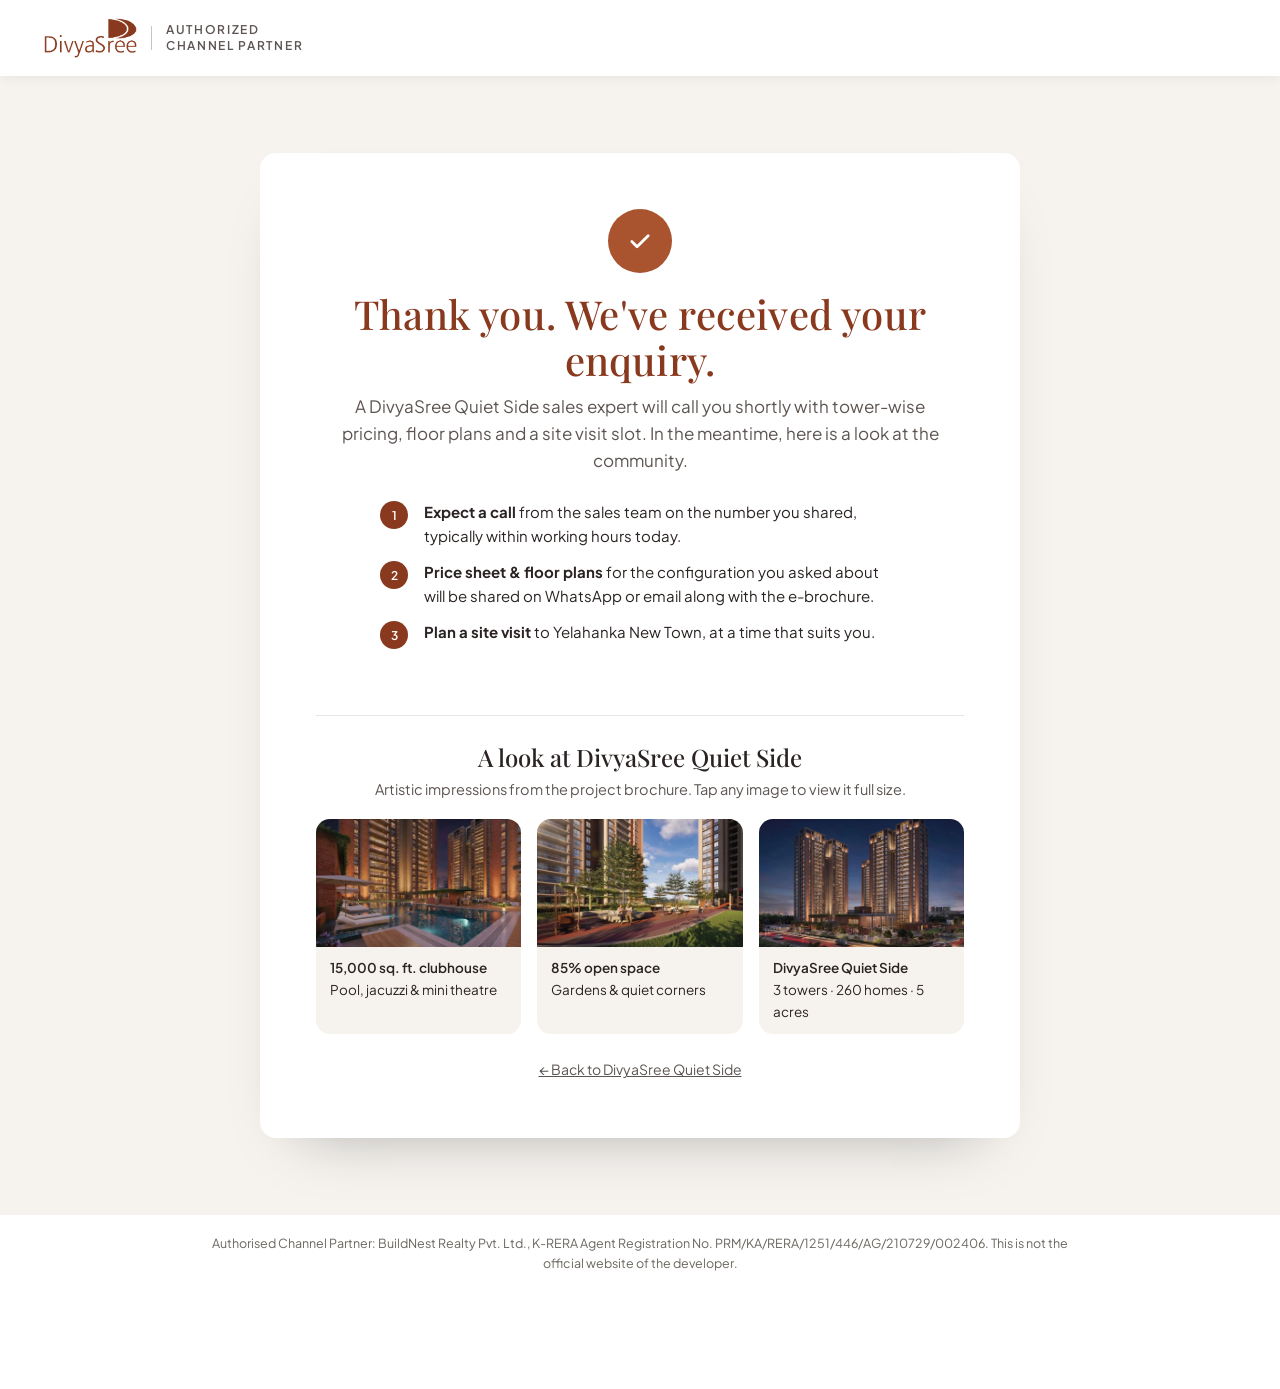
==== thank-you.html @ 3885a894 "Add DivyaSree Quiet Side landing page Co-Authored-By: Claude Opus 5.5 <noreply@anthropic.com>" ====
<!DOCTYPE html>
<html lang="en-IN">
<head>
<meta charset="utf-8">
<meta name="viewport" content="width=device-width, initial-scale=1, viewport-fit=cover">
<title>Thank You | DivyaSree Quiet Side</title>
<meta name="robots" content="noindex, nofollow">
<meta name="description" content="Thanks for your enquiry about DivyaSree Quiet Side, Yelahanka New Town. The sales team will call you shortly with the price sheet and floor plans.">
<link rel="icon" type="image/png" sizes="32x32" href="assets/img/favicon-32x32.png">
<link rel="apple-touch-icon" sizes="180x180" href="assets/img/apple-touch-icon.png">
<link rel="preconnect" href="https://fonts.googleapis.com">
<link rel="preconnect" href="https://fonts.gstatic.com" crossorigin>
<link href="https://fonts.googleapis.com/css2?family=Playfair+Display:ital,wght@0,400;0,500;0,600;1,400&family=Plus+Jakarta+Sans:wght@300;400;500;600;700&display=swap" rel="stylesheet">
<link rel="stylesheet" href="assets/css/styles.css">
<script src="assets/js/config.js"></script>
<script>
  window.dataLayer = window.dataLayer || [];
  // Fire the conversion event only once per real enquiry: the form leaves a one-time lead_id in this tab.
  // A refresh, a bookmark or a direct visit gets "thank_you_revisit" instead, so it can't count as a second lead.
  (function () {
    var id = null;
    try { id = sessionStorage.getItem("psw_ty"); sessionStorage.removeItem("psw_ty"); } catch (e) {}
    window.dataLayer.push(id
      ? { event: "lead_thank_you", project: "DivyaSree Quiet Side", lead_id: id }
      : { event: "thank_you_revisit", project: "DivyaSree Quiet Side" });
  })();
  (function (id) {
    if (!id) return;
    (function(w,d,s,l,i){w[l]=w[l]||[];w[l].push({'gtm.start':new Date().getTime(),event:'gtm.js'});var f=d.getElementsByTagName(s)[0],j=d.createElement(s),dl=l!='dataLayer'?'&l='+l:'';j.async=true;j.src='https://www.googletagmanager.com/gtm.js?id='+i+dl;f.parentNode.insertBefore(j,f);})(window,document,'script','dataLayer',id);
  })(window.QS_CONFIG && window.QS_CONFIG.gtmId);
</script>
</head>
<body>
<svg class="sprite" width="0" height="0" aria-hidden="true" focusable="false">
  <symbol id="i-phone" viewBox="0 0 24 24"><path fill="currentColor" d="M6.6 10.8a15.1 15.1 0 0 0 6.6 6.6l2.2-2.2c.3-.3.7-.4 1-.2 1.1.4 2.3.6 3.6.6.6 0 1 .4 1 1V20c0 .6-.4 1-1 1A17 17 0 0 1 3 4c0-.6.4-1 1-1h3.5c.6 0 1 .4 1 1 0 1.3.2 2.5.6 3.6.1.3 0 .7-.2 1z"/></symbol>
  <symbol id="i-wa" viewBox="0 0 24 24"><path fill="currentColor" d="M12 2a10 10 0 0 0-8.6 15.1L2 22l5-1.3A10 10 0 1 0 12 2zm0 18.2c-1.6 0-3.1-.4-4.4-1.2l-.3-.2-3 .8.8-2.9-.2-.3A8.2 8.2 0 1 1 12 20.2zm4.5-6.1c-.2-.1-1.5-.7-1.7-.8-.2-.1-.4-.1-.6.1l-.8 1c-.1.2-.3.2-.5.1a6.7 6.7 0 0 1-3.3-2.9c-.3-.4.2-.4.7-1.4.1-.2 0-.3 0-.5l-.8-1.8c-.2-.5-.4-.4-.6-.4h-.5c-.2 0-.5.1-.7.3-.2.3-.9.9-.9 2.2s.9 2.5 1 2.7c.1.2 1.8 2.8 4.4 3.9 1.6.7 2.3.8 3.1.6.5-.1 1.5-.6 1.7-1.2.2-.6.2-1.1.2-1.2-.1-.1-.3-.2-.5-.3z"/></symbol>
  <symbol id="i-close" viewBox="0 0 24 24"><path d="M6 6l12 12M18 6L6 18" stroke="currentColor" stroke-width="1.8" stroke-linecap="round"/></symbol>
</svg>

<header class="site-header" id="top">
  <div class="wrap header-inner">
    <a class="brand brand-lockup" href="index.html" aria-label="DivyaSree, authorised channel partner, back to the DivyaSree Quiet Side page">
      <img class="brand-logo" src="assets/img/divyasree-logo.webp" width="600" height="258" alt="DivyaSree">
      <span class="brand-sep" aria-hidden="true"></span>
      <span class="brand-cp">Authorized<br>Channel Partner</span>
    </a>
  </div>
</header>

<main class="ty">
  <div class="wrap">
    <section class="ty-card" aria-labelledby="ty-title">
      <div class="ty-tick" aria-hidden="true"><svg viewBox="0 0 24 24" width="28" height="28"><path fill="none" stroke="currentColor" stroke-width="2.4" stroke-linecap="round" stroke-linejoin="round" d="M5 12.5l4.5 4.5L19 7.5"/></svg></div>
      <h1 id="ty-title" class="display">Thank you. We've received your enquiry.</h1>
      <p class="ty-lede">A DivyaSree Quiet Side sales expert will call you shortly with tower-wise pricing, floor plans and a site visit slot. In the meantime, here is a look at the community.</p>
      <ol class="ty-steps">
        <li><span class="no">1</span><span><strong>Expect a call</strong> from the sales team on the number you shared, typically within working hours today.</span></li>
        <li><span class="no">2</span><span><strong>Price sheet &amp; floor plans</strong> for the configuration you asked about will be shared on WhatsApp or email along with the e-brochure.</span></li>
        <li><span class="no">3</span><span><strong>Plan a site visit</strong> to Yelahanka New Town, at a time that suits you.</span></li>
      </ol>
      <div class="ty-actions">
        <a class="btn js-phone" href="#" hidden><svg aria-hidden="true" width="16" height="16"><use href="#i-phone"/></svg>&nbsp;Call Sales Now</a>
        <a class="btn-outline js-whatsapp" href="#" target="_blank" rel="noopener" hidden><svg aria-hidden="true" width="16" height="16"><use href="#i-wa"/></svg>&nbsp;Chat on WhatsApp</a>
      </div>

      <div class="ty-plans">
        <h2>A look at DivyaSree Quiet Side</h2>
        <p>Artistic impressions from the project brochure. Tap any image to view it full size.</p>
        <div class="ty-grid">
          <figure><button class="js-lightbox" type="button" data-full="assets/img/g-pool.webp" data-caption="Swimming pool · Artistic impression"><img src="assets/img/g-pool-900.webp" width="900" height="548" alt="Swimming pool, artistic impression" loading="lazy" decoding="async"></button><figcaption><strong>15,000 sq. ft. clubhouse</strong>Pool, jacuzzi &amp; mini theatre</figcaption></figure>
          <figure><button class="js-lightbox" type="button" data-full="assets/img/g-landscape.webp" data-caption="Landscaped central greens · Artistic impression"><img src="assets/img/g-landscape-900.webp" width="900" height="552" alt="Landscaped central greens, artistic impression" loading="lazy" decoding="async"></button><figcaption><strong>85% open space</strong>Gardens &amp; quiet corners</figcaption></figure>
          <figure><button class="js-lightbox" type="button" data-full="assets/img/hero-1.webp" data-caption="The three towers at dusk · Artistic impression"><img src="assets/img/hero-1-900.webp" width="900" height="652" alt="The three towers at dusk, artistic impression" loading="lazy" decoding="async"></button><figcaption><strong>DivyaSree Quiet Side</strong>3 towers · 260 homes · 5 acres</figcaption></figure>
        </div>
      </div>
      <a class="ty-back" href="index.html">← Back to DivyaSree Quiet Side</a>
    </section>
  </div>
</main>
<p class="ty-cp" style="max-width:900px;margin:0 auto;padding:18px max(16px,env(safe-area-inset-right,0px)) 28px max(16px,env(safe-area-inset-left,0px));font-size:12.5px;line-height:1.6;color:#6b665f;text-align:center">Authorised Channel Partner: BuildNest Realty Pvt. Ltd., K-RERA Agent Registration No. PRM/KA/RERA/1251/446/AG/210729/002406. This is not the official website of the developer.</p>

<dialog class="lightbox" id="lightbox" aria-label="Image viewer">
  <button class="modal-close" type="button" aria-label="Close" data-close><svg aria-hidden="true" width="18" height="18"><use href="#i-close"/></svg></button>
  <button class="lb-nav lb-prev" type="button" aria-label="Previous image">&#8249;</button>
  <figure><img src="" alt=""><figcaption></figcaption></figure>
  <button class="lb-nav lb-next" type="button" aria-label="Next image">&#8250;</button>
</dialog>

<script>
(function () {
  var CFG = window.QS_CONFIG || {};
  if (CFG.phoneE164) document.querySelectorAll(".js-phone").forEach(function (a) { a.href = "tel:" + CFG.phoneE164; a.hidden = false; });
  if (CFG.phoneDisplay) document.querySelectorAll(".js-phone-text").forEach(function (s) { s.textContent = String(CFG.phoneDisplay).replace(/ /g, " "); });
  if (CFG.whatsappNumber) {
    var href = "https://wa.me/" + String(CFG.whatsappNumber).replace(/\D/g, "") + "?text=" + encodeURIComponent(CFG.whatsappMessage || "");
    document.querySelectorAll(".js-whatsapp").forEach(function (a) { a.href = href; a.hidden = false; });
  }
  var lb = document.getElementById("lightbox"), img = lb.querySelector("img"), cap = lb.querySelector("figcaption");
  var items = Array.prototype.slice.call(document.querySelectorAll(".js-lightbox")), i = 0;
  function show(n) { i = (n + items.length) % items.length; img.src = items[i].getAttribute("data-full"); cap.textContent = img.alt = items[i].getAttribute("data-caption") || ""; }
  items.forEach(function (el, n) { el.addEventListener("click", function () { show(n); if (lb.showModal) lb.showModal(); else window.open(el.getAttribute("data-full"), "_blank"); }); });
  lb.querySelector(".lb-prev").addEventListener("click", function () { show(i - 1); });
  lb.querySelector(".lb-next").addEventListener("click", function () { show(i + 1); });
  lb.addEventListener("click", function (e) { if (e.target === lb || e.target.closest("[data-close]")) lb.close(); });
  lb.addEventListener("keydown", function (e) { if (e.key === "ArrowRight") show(i + 1); if (e.key === "ArrowLeft") show(i - 1); });
})();
</script>
</body>
</html>
---- assets/css/styles.css ----
/* DivyaSree Quiet Side (Yelahanka New Town) — landing page styles, on the Niwa & Neo template. Brand block at the end applies the brochure palette.
   Earlier template notes:
   Brand block at the end of this file applies the brochure palette (forest green + gold).
   Accent changed from terracotta to Prestige bronze-gold. Original template notes: */
/* Assetz Niwa & Neo — landing page styles.
   Format, fonts and colours follow the Sobha Sanctuary (dubai-sales-team.com) template:
   serif display headings (Chronicle Display → Source Serif 4), grotesque body (Ringside → Figtree),
   text #212529, grey #999, beige accent #c7a386, navy badge #064a69, dark pill buttons #222, #f9f9f9 bands. */
:root {
  --ink: #212529;
  --grey: #999999;
  --grey-2: #555960;
  --beige: #9a7440;            /* Prestige bronze-gold accent */
  --beige-soft: rgba(154, 116, 64, .30);
  --beige-faint: rgba(154, 116, 64, .16);
  --navy: #1f3a33;
  --dark: #222222;
  --band: #f9f9f9;
  --band-2: #f8f7f7;
  --white: #ffffff;
  --line: #e6e6e6;
  --serif: "Source Serif 4", "Chronicle Display", Georgia, "Times New Roman", serif;
  --sans: "Figtree", "Ringside", system-ui, -apple-system, "Segoe UI", sans-serif;
  --wrap: 1296px;
  --gutter: clamp(16px, 4vw, 44px);
  --header-h: 76px;
  --radius: 14px;
  --pill: 50px;
  color-scheme: light;
}
*, *::before, *::after { box-sizing: border-box; }
[hidden] { display: none !important; }
html { scroll-behavior: smooth; scroll-padding-top: calc(var(--header-h) + 12px); -webkit-text-size-adjust: 100%; font-synthesis-weight: none; }
body { margin: 0; font-family: var(--sans); font-weight: 400; font-size: 16px; line-height: 1.6; color: var(--ink); background: var(--white); overflow-x: hidden; }
img { max-width: 100%; height: auto; display: block; }
a { color: inherit; }
button { font: inherit; color: inherit; cursor: pointer; }
h1, h2, h3 { margin: 0; font-weight: 500; line-height: 1.15; }
p { margin: 0 0 1em; }
.sprite { position: absolute; width: 0; height: 0; overflow: hidden; }
.sr-only { position: absolute; width: 1px; height: 1px; overflow: hidden; clip: rect(0 0 0 0); }
.skip { position: absolute; left: -999px; top: 8px; background: var(--white); padding: 8px 14px; z-index: 100; }
.skip:focus { left: 8px; }
a:focus-visible, button:focus-visible, [tabindex]:focus-visible { outline: 2px solid var(--beige); outline-offset: 3px; }
.wrap { width: 100%; max-width: var(--wrap); margin: 0 auto; padding: 0 var(--gutter); }
.center { text-align: center; }
.section { padding: clamp(48px, 6vw, 80px) 0; }
.display { font-family: var(--serif); font-weight: 600; font-size: clamp(32px, 3.4vw, 40px); line-height: 1.15; color: var(--ink); margin-bottom: clamp(26px, 3.5vw, 40px); }
.fineprint { font-size: 12.5px; color: var(--grey); margin-top: 18px; line-height: 1.6; }

/* ---------- buttons (Sobha: dark pill, 12px, letter-spaced caps; outline pill 14px) ---------- */
.btn { white-space: nowrap; display: inline-flex; align-items: center; justify-content: center; gap: 8px; min-height: 42px; padding: 0 22px; border: 1px solid var(--dark); border-radius: var(--pill); background: var(--dark); color: #fff; font-size: 12px; font-weight: 500; letter-spacing: 1px; text-transform: uppercase; text-decoration: none; transition: background-color .2s, transform .2s, box-shadow .2s; }
.btn:hover { background: #000; transform: translateY(-1px); box-shadow: 0 10px 20px -12px rgba(0,0,0,.5); }
.btn[disabled] { opacity: .65; cursor: progress; }
.btn-outline { display: inline-flex; align-items: center; justify-content: center; min-height: 46px; padding: 0 26px; border: 1px solid #000; border-radius: var(--pill); background: transparent; color: #000; font-size: 14px; font-weight: 400; letter-spacing: 1px; text-transform: uppercase; transition: background-color .2s, color .2s; }
.btn-outline:hover { background: var(--dark); color: #fff; border-color: var(--dark); }

/* ---------- header (white, logo left, phone pill right) ---------- */
.site-header { position: sticky; top: 0; z-index: 40; background: var(--white); box-shadow: 0 2px 12px rgba(0,0,0,.06); }
.header-inner { height: var(--header-h); display: flex; align-items: center; justify-content: space-between; gap: 16px; }
.brand { display: inline-flex; align-items: center; min-height: 44px; }
.brand img { height: 38px; width: auto; max-width: none; }
.phone-pill { display: inline-flex; align-items: center; gap: 10px; min-height: 44px; padding: 0 18px; border: 1px solid var(--ink); border-radius: var(--pill); font-size: 16px; font-weight: 500; text-decoration: none; letter-spacing: .01em; transition: background-color .2s, color .2s; }
.phone-pill:hover { background: var(--dark); color: #fff; border-color: var(--dark); }
.flag { display: inline-flex; flex-direction: column; width: 22px; height: 15px; border-radius: 2px; overflow: hidden; box-shadow: 0 0 0 1px rgba(0,0,0,.08); }
.flag i { flex: 1; display: block; }
.flag i:nth-child(1) { background: #ff9933; } .flag i:nth-child(2) { background: #fff; } .flag i:nth-child(3) { background: #138808; }
@media (max-width: 480px) { .brand img { height: 30px; } .phone-pill { font-size: 14px; padding: 0 12px; } }

/* ---------- banner ---------- */
.banner { background: var(--dark); }
.banner > img { width: 100%; height: clamp(260px, 56vw, 720px); object-fit: cover; object-position: 50% 42%; }

/* ---------- intro + key facts ---------- */
.intro-band { background: var(--white); padding: clamp(32px, 4.5vw, 56px) 0 clamp(28px, 4vw, 48px); border-bottom: 1px solid var(--line); }
.intro-top { display: grid; gap: 22px; align-items: center; justify-items: center; text-align: center; }
.intro-logo img { width: 190px; height: auto; }
.intro-text h1 { font-family: var(--sans); font-weight: 500; font-size: clamp(22px, 2.2vw, 26px); line-height: 1.3; color: var(--ink); }
.intro-text h1 em { font-family: var(--serif); font-style: italic; font-weight: 300; font-size: 1.08em; color: var(--ink); }
.intro-price { margin: 12px 0 0; font-size: clamp(15px, 1.4vw, 18px); font-weight: 500; color: var(--beige); }
.intro-price i { font-style: normal; margin: 0 8px; color: #dccaa8; }
@media (min-width: 900px) {
  .intro-top { grid-template-columns: auto auto 1fr; gap: 0; text-align: left; justify-items: stretch; }
  .intro-top::before { content: ""; grid-column: 2; grid-row: 1; width: 1px; height: 110px; background: var(--line); margin: 0 48px; }
  .intro-logo { grid-column: 1; grid-row: 1; justify-self: center; }
  .intro-text { grid-column: 3; grid-row: 1; }
}
.kf-grid { list-style: none; margin: clamp(28px, 4vw, 44px) 0 0; padding: 0; display: grid; grid-template-columns: repeat(2, minmax(0, 1fr)); gap: 22px 16px; }
.kf-grid li { display: flex; align-items: center; gap: 12px; min-width: 0; }
.kf-grid svg { flex: 0 0 auto; width: 36px; height: 36px; color: var(--grey-2); }
.kf-grid strong { display: block; font-weight: 500; font-size: 16px; line-height: 1.25; color: var(--beige); }
.kf-grid span { display: block; margin-top: 2px; font-size: 13.5px; color: var(--ink); }
@media (min-width: 900px) {
  .kf-grid { grid-template-columns: repeat(4, 1fr); gap: 26px 28px; }
  .kf-grid svg { width: 44px; height: 44px; }
  .kf-grid strong { font-size: 20px; }
  .kf-grid span { font-size: 15px; }
}

/* ---------- highlights (beige gradient pills, radius 28px) ---------- */
.highlights { background: var(--band); }
.hl-grid { list-style: none; margin: 0; padding: 0; display: grid; grid-template-columns: 1fr; gap: 16px; }
.hl-grid li { display: flex; align-items: center; gap: 18px; min-height: 90px; padding: 18px 24px; border-radius: 28px; background: linear-gradient(90deg, var(--beige-soft) 0%, var(--beige-faint) 41%, rgba(185,104,78,0) 100%); }
.hl-grid svg { flex: 0 0 auto; width: 50px; height: 50px; color: var(--beige); }
.hl-grid p { margin: 0; font-size: 16px; line-height: 1.35; color: var(--ink); }
.hl-grid strong { font-weight: 600; }
.hl-grid em { font-family: var(--serif); font-style: italic; font-weight: 400; font-size: 1.04em; }
@media (min-width: 700px) { .hl-grid { grid-template-columns: repeat(2, 1fr); gap: 20px 24px; } }
@media (min-width: 1100px) { .hl-grid { grid-template-columns: repeat(3, 1fr); gap: 22px 32px; } }

/* ---------- unit cards ---------- */
.units { background: var(--white); }
.unit-grid { display: grid; grid-template-columns: 1fr; gap: 24px; }
.unit-card { background: var(--band); border-radius: var(--radius); overflow: hidden; display: flex; flex-direction: column; }
.unit-media { position: relative; aspect-ratio: 4 / 3; background: var(--dark); }
.unit-media img { width: 100%; height: 100%; object-fit: cover; }
.unit-media::after { content: ""; position: absolute; inset: 0; background: linear-gradient(0deg, rgba(0,0,0,.72) 0%, rgba(0,0,0,.1) 55%, transparent 100%); }
.unit-badge { position: absolute; top: 14px; right: 14px; z-index: 1; background: var(--navy); color: #fff; font-size: 12px; font-weight: 500; letter-spacing: .04em; text-transform: uppercase; padding: 7px 14px; border-radius: var(--pill); }
.unit-title { position: absolute; left: 0; right: 0; bottom: 0; z-index: 1; padding: 16px 18px; color: #fff; }
.unit-title h3 { font-family: var(--serif); font-weight: 600; font-size: 20px; letter-spacing: .02em; text-transform: uppercase; }
.unit-title p { margin: 4px 0 0; font-size: 15px; font-weight: 500; }
.unit-facts { list-style: none; margin: 0; padding: 18px 18px 8px; display: grid; gap: 12px; }
.unit-facts li { display: flex; align-items: center; gap: 10px; font-size: 15px; color: var(--ink); }
.unit-facts svg { flex: 0 0 auto; color: var(--ink); }
.unit-card .btn { margin: 10px 18px 20px; align-self: flex-start; }
@media (min-width: 700px) { .unit-grid { grid-template-columns: repeat(2, 1fr); } }
@media (min-width: 1000px) { .unit-grid { grid-template-columns: repeat(3, 1fr); } }

/* ---------- gallery (3 x 2 rounded grid) ---------- */
.gallery-sec { background: var(--band); }
.g-grid { display: grid; grid-template-columns: 1fr; gap: 20px; }
.g-grid button { display: block; width: 100%; padding: 0; border: 0; border-radius: var(--radius); overflow: hidden; background: var(--dark); cursor: zoom-in; }
.g-grid img { width: 100%; aspect-ratio: 4 / 3; object-fit: cover; transition: transform .7s ease; }
.g-grid button:hover img { transform: scale(1.04); }
@media (min-width: 700px) { .g-grid { grid-template-columns: repeat(2, 1fr); } }
@media (min-width: 1000px) { .g-grid { grid-template-columns: repeat(3, 1fr); gap: 24px; } }

/* ---------- amenities (tab pills left, image right) ---------- */
.amenities { background: var(--white); }
.am-split { display: grid; gap: 28px; align-items: start; }
.am-tabs { list-style: none; margin: 0; padding: 0; display: grid; gap: 16px; }
.am-tab { display: flex; align-items: center; gap: 14px; width: 100%; min-height: 72px; padding: 0 22px; border: 1px solid var(--line); border-radius: var(--pill); background: var(--white); text-align: left; font-size: 16px; font-weight: 500; color: var(--ink); box-shadow: 0 6px 16px -12px rgba(0,0,0,.25); transition: background .25s, border-color .25s; }
.am-tab:hover { border-color: var(--beige); }
.am-tab.is-active { border-color: transparent; background: linear-gradient(90deg, var(--beige-soft) 0%, var(--beige-faint) 50%, rgba(185,104,78,0) 100%), var(--white); }
.am-ic { flex: 0 0 auto; width: 40px; height: 40px; display: grid; place-items: center; color: var(--beige); }
.am-panels { position: relative; }
.am-panel { margin: 0; }
.am-panel img { width: 100%; aspect-ratio: 4 / 3; object-fit: cover; border-radius: var(--radius); }
.am-panel figcaption { margin-top: 12px; font-size: 14.5px; color: var(--grey-2); }
@media (min-width: 900px) { .am-split { grid-template-columns: 1fr 1.25fr; gap: 40px; } .am-panel img { aspect-ratio: 4 / 3.2; } }

/* ---------- floor plans & price list ---------- */
.pricing { background: var(--band); }
.fp-grid { display: grid; grid-template-columns: 1fr; gap: 32px; }
.fp-card { min-width: 0; display: flex; flex-direction: column; }
.fp-img { position: relative; display: block; width: 100%; aspect-ratio: 16 / 9.5; padding: 0; border: 0; border-radius: var(--radius); background: #f5ece8; overflow: hidden; cursor: pointer; }
.fp-img img { width: 100%; height: 100%; object-fit: cover; object-position: 50% 40%; filter: blur(5px); opacity: .85; transform: scale(1.1); transition: filter .4s; }
.fp-img:hover img { filter: blur(3px); }
.fp-pill { position: absolute; left: 50%; top: 50%; transform: translate(-50%, -50%); background: var(--beige); color: #fff; padding: 12px 26px; border-radius: var(--pill); font-size: 14px; font-weight: 400; letter-spacing: .14em; text-transform: uppercase; white-space: nowrap; }
.fp-info { margin: 22px 0 18px; padding: 0 4px; }
.fp-info div { margin-bottom: 12px; }
.fp-info dt { font-size: 14px; letter-spacing: .04em; text-transform: uppercase; color: var(--ink); }
.fp-info dd { margin: 3px 0 0; font-size: 15px; font-weight: 600; letter-spacing: .02em; text-transform: uppercase; color: var(--ink); }
.fp-card .btn-outline { margin-top: auto; width: 100%; }
@media (min-width: 700px) { .fp-grid { grid-template-columns: repeat(2, 1fr); gap: 36px 28px; } }
@media (min-width: 1000px) { .fp-grid { grid-template-columns: repeat(3, 1fr); gap: 32px; } }

/* ---------- about developer ---------- */
.about { background: var(--white); }
.about-grid { display: grid; gap: 28px; align-items: center; }
.about-logo img { width: 220px; height: auto; }
.about-logo p { margin: 16px 0 0; font-size: 14px; color: var(--grey-2); }
.about-logo strong { color: var(--ink); font-weight: 600; }
.about-text p { font-size: 16px; color: var(--grey-2); line-height: 1.7; }
.about-text p:last-child { margin-bottom: 0; }
@media (min-width: 900px) { .about-grid { grid-template-columns: 280px 1fr; gap: 56px; } }

/* ---------- enquiry section ---------- */
.contact { background: var(--white); border-top: 1px solid var(--line); }
.contact-grid { display: grid; gap: 32px; }
.eyebrow { margin: 0 0 6px; font-size: 16px; letter-spacing: .14em; text-transform: uppercase; color: var(--grey-2); }
.contact .display { margin-bottom: 14px; }
.contact-sub { color: var(--grey-2); max-width: 44ch; }
.form-label { margin: 0 0 20px; padding-bottom: 10px; font-size: 14px; font-weight: 600; letter-spacing: .08em; text-transform: uppercase; color: var(--ink); border-bottom: 1px solid var(--line); position: relative; }
.form-label::after { content: ""; position: absolute; left: 0; bottom: -1px; width: 110px; height: 2px; background: var(--beige); }
@media (min-width: 900px) { .contact-grid { grid-template-columns: 1fr 1.1fr; gap: 64px; align-items: start; } }

/* ---------- footer ---------- */
.site-footer { background: var(--band-2); color: var(--grey-2); padding: 28px 0 calc(96px + env(safe-area-inset-bottom)); font-size: 13px; border-top: 1px solid var(--line); }
.foot-grid { display: grid; gap: 18px; align-items: start; }
.foot-mark { width: 84px; height: auto; }
.foot-partner { margin: 0 0 8px; font-size: 13.5px; color: var(--ink); }
.disclaimer { margin: 0; font-size: 12.5px; line-height: 1.6; color: var(--grey-2); }
.disclaimer strong { color: var(--ink); font-weight: 600; }
.disclaimer a { color: var(--ink); }
.foot-links { display: flex; gap: 14px; font-size: 13.5px; }
.foot-links a { color: var(--ink); text-decoration: none; }
.foot-links a:hover { text-decoration: underline; }
@media (min-width: 900px) { .foot-grid { grid-template-columns: 100px 1fr auto; gap: 24px; } .site-footer { padding-bottom: 28px; } }

/* ---------- side tab, WhatsApp float, sticky bar ---------- */
.side-tab { display: none; position: fixed; right: 0; top: 40%; z-index: 44; width: 48px; height: 160px; padding: 0; border: 0; border-radius: 10px 0 0 10px; background: var(--dark); color: #fff; transition: background-color .2s; }
.side-tab span { display: block; transform: rotate(-90deg); white-space: nowrap; font-size: 12px; font-weight: 500; letter-spacing: 2px; text-transform: uppercase; }
.side-tab:hover { background: #000; }
@media (min-width: 900px) { .side-tab { display: grid; place-items: center; } }
.wa-float { position: fixed; left: 20px; bottom: 92px; z-index: 44; width: 52px; height: 52px; border-radius: 50%; display: grid; place-items: center; background: #25d366; color: #fff; box-shadow: 0 10px 24px -8px rgba(0,0,0,.5); }
@media (min-width: 900px) { .wa-float { bottom: 28px; left: 24px; } }
.action-bar { position: fixed; z-index: 45; left: 0; right: 0; bottom: 0; display: flex; gap: 8px; padding: 10px 12px calc(10px + env(safe-area-inset-bottom)); background: rgba(34,34,34,.97); transform: translateY(110%); transition: transform .25s ease; }
.action-bar.is-visible { transform: none; }
.action-bar > * { flex: 1 1 0; min-height: 46px; display: inline-flex; align-items: center; justify-content: center; gap: 6px; border-radius: var(--pill); font-weight: 500; font-size: 13px; letter-spacing: 1px; text-transform: uppercase; text-decoration: none; }
.action-bar a { color: #fff; border: 1px solid rgba(255,255,255,.4); }
.action-bar .mb-wa { color: #fff; background: #25d366; border-color: #25d366; }
.action-bar button { flex-grow: 1.4; border: 0; background: #fff; color: var(--dark); }
@media (min-width: 900px) { .action-bar { display: none; } }

/* ---------- forms (Sobha: light bordered fields, placeholder labels, outline Submit pill) ---------- */
.form-title { font-family: var(--serif); font-weight: 600; font-size: 28px; line-height: 1.15; margin-bottom: 6px; }
.form-lede { font-size: 14px; color: var(--grey-2); margin-bottom: 18px; }
.lead-form { display: grid; gap: 14px; }
.field { margin: 0; padding: 0; border: 0; min-width: 0; }
.field legend { display: block; font-size: 13px; font-weight: 500; margin-bottom: 8px; color: var(--ink); padding: 0; }
.opt { font-weight: 400; color: var(--grey); }
.lead-form input[type=text], .lead-form input[type=tel], .lead-form input[type=email], .lead-form select { width: 100%; height: 52px; padding: 0 16px; border: 1px solid #d9d9d9; border-radius: 6px; background: #fff; font: inherit; font-size: 15px; color: var(--ink); }
.lead-form input::placeholder { color: #8a8a8a; }
.lead-form input:focus, .lead-form select:focus { outline: none; border-color: var(--beige); box-shadow: 0 0 0 3px rgba(185,104,78,.25); }
.lead-form input[aria-invalid="true"] { border-color: #b3261e; }
.phone-row { display: grid; grid-template-columns: 92px 1fr; gap: 8px; }
.phone-row select { padding: 0 10px; }
.chips { display: flex; flex-wrap: wrap; gap: 8px; }
.chips legend { width: 100%; }
.chips label { position: relative; margin: 0; }
.chips input { position: absolute; opacity: 0; inset: 0; margin: 0; cursor: pointer; }
.chips label span { display: inline-flex; align-items: center; min-height: 42px; padding: 0 16px; border: 1px solid #d9d9d9; border-radius: var(--pill); font-size: 13.5px; background: #fff; transition: background-color .15s, border-color .15s, color .15s; }
.chips label input:checked + span { background: var(--dark); color: #fff; border-color: var(--dark); }
.chips input:focus-visible + span { outline: 2px solid var(--beige); outline-offset: 2px; }
.consent { display: grid; grid-template-columns: 20px 1fr; gap: 10px; align-items: center; font-size: 12.5px; color: var(--grey-2); line-height: 1.5; min-height: 44px; }
.consent input { width: 18px; height: 18px; margin: 0; accent-color: var(--dark); }
.err { margin: 4px 0 0; font-size: 12.5px; color: #b3261e; }
.err:empty { display: none; }
.form-status { margin: 0; font-size: 13.5px; }
.form-status:empty { display: none; }
.form-status.is-error { color: #8c1d18; background: #fbeceb; padding: 10px 12px; border-radius: 6px; }
.form-status a { font-weight: 600; }
.hp { position: absolute !important; left: -9999px; width: 1px; height: 1px; overflow: hidden; }
.btn-submit { justify-self: start; min-width: 140px; }
.form-success { text-align: left; padding: 6px 0; }
.form-success h4 { font-family: var(--serif); font-size: 24px; font-weight: 600; margin: 0 0 8px; }
.form-success p { font-size: 14px; color: var(--grey-2); }
.form-success .tick { width: 44px; height: 44px; border-radius: 50%; background: var(--beige); display: grid; place-items: center; margin-bottom: 14px; color: #fff; }
.form-success .btn-dark { display: inline-flex; align-items: center; min-height: 42px; padding: 0 22px; border-radius: var(--pill); background: var(--dark); color: #fff; border: 0; font-size: 12px; letter-spacing: 1px; text-transform: uppercase; }

/* ---------- modal + lightbox ---------- */
dialog { border: 0; padding: 0; }
dialog::backdrop { background: rgba(0, 0, 0, .7); }
.modal { width: min(480px, calc(100% - 24px)); max-height: calc(100svh - 24px); border-radius: 14px; background: var(--white); color: var(--ink); overflow: auto; box-shadow: 0 40px 100px -30px rgba(0,0,0,.6); }
.modal[open] { animation: pop .3s ease; }
@keyframes pop { from { opacity: 0; transform: translateY(12px) scale(.98); } to { opacity: 1; transform: none; } }
.modal-inner { padding: 30px 26px 24px; }
.modal-logo { width: 120px; height: auto; margin: 0 auto 18px; }
.modal-inner .form-title, .modal-inner .form-lede { text-align: center; }
.assure { display: flex; align-items: center; justify-content: center; gap: 6px; margin: 14px 0 0; font-size: 12px; color: var(--grey); }
.modal .btn-submit { justify-self: stretch; width: 100%; background: var(--dark); color: #fff; border-color: var(--dark); font-size: 13px; }
.modal-close { position: absolute; top: 10px; right: 10px; width: 40px; height: 40px; border: 0; border-radius: 50%; background: rgba(0,0,0,.06); color: var(--ink); display: grid; place-items: center; z-index: 3; }
.modal-close:hover { background: rgba(0,0,0,.12); }
.lightbox { width: 100vw; height: 100svh; max-width: none; max-height: none; background: rgba(15, 15, 15, .96); color: #fff; }
.lightbox[open] { display: grid; place-items: center; }
.lightbox figure { margin: 0; max-width: min(1400px, 94vw); }
.lightbox img { max-height: 82svh; width: auto; margin: 0 auto; background: #fff; }
.lightbox figcaption { color: #cfc8c1; text-align: center; margin-top: 10px; font-size: 14px; }
.lightbox .modal-close { background: rgba(255,255,255,.12); color: #fff; }
.lb-nav { position: absolute; top: 50%; transform: translateY(-50%); width: 48px; height: 64px; background: rgba(255,255,255,.08); border: 0; color: #fff; font-size: 36px; }
.lb-prev { left: 8px; }
.lb-next { right: 8px; }
.noscript { position: fixed; bottom: 0; left: 0; right: 0; background: #f6e6df; padding: 12px; text-align: center; margin: 0; z-index: 99; }
section[id] { scroll-margin-top: calc(var(--header-h) + 8px); }
html:not(.ss-editing) [data-edit]:empty { display: none; }
.review-mode [data-review] { outline: 2px dashed #d97706; outline-offset: 4px; }
@media (prefers-reduced-motion: reduce) { html { scroll-behavior: auto; } *, *::before, *::after { transition: none !important; animation: none !important; } }
.unit-media { overflow: hidden; }
.unit-media img { position: absolute; inset: 0; }
.unit-media img[height="3845"] { object-position: 50% 70%; }
#am-relax img { object-position: 50% 78%; }
/* Section order: Highlights (grey) → Floor plans (white) → Gallery (grey) → Amenities (white) → Location */
.pricing { background: var(--white); }

/* ---------- location (assetzproperty.com/niwaandneo: category tabs + numbered map + landmark lists) ---------- */
.location { background: var(--band); color: var(--ink); }
.loc-intro { max-width: 760px; margin: -8px auto 30px; text-align: center; color: var(--grey-2); font-size: 16px; }
.loc-tabs { list-style: none; margin: 0 0 28px; padding: 0; display: grid; grid-template-columns: repeat(3, 1fr); gap: 10px; }
.loc-tab { width: 100%; min-height: 64px; display: flex; flex-direction: column; align-items: center; justify-content: center; gap: 6px; padding: 10px 8px; border: 1px solid var(--line); border-radius: var(--radius); background: var(--white); font-size: 13px; font-weight: 500; color: var(--ink); transition: background .25s, border-color .25s, color .25s; }
.loc-tab svg { color: var(--beige); }
.loc-tab:hover { border-color: var(--beige); }
.loc-tab.is-active { background: var(--dark); border-color: var(--dark); color: #fff; }
.loc-tab.is-active svg { color: #fff; }
.loc-split { display: grid; gap: 24px; align-items: start; }
.loc-map { margin: 0; }
.loc-map button { display: block; width: 100%; padding: 0; border: 1px solid var(--line); border-radius: var(--radius); background: #fff; overflow: hidden; cursor: zoom-in; }
.loc-map img { width: 100%; height: auto; }
.loc-panels { background: var(--white); border: 1px solid var(--line); border-radius: var(--radius); padding: 24px 22px; }
.loc-panel h3 { font-family: var(--serif); font-weight: 600; font-size: 24px; margin-bottom: 14px; }
.loc-items { list-style: none; margin: 0; padding: 0; }
.loc-items li { display: grid; grid-template-columns: 32px 1fr auto; align-items: center; gap: 12px; padding: 12px 0; border-top: 1px solid var(--line); font-size: 15px; }
.loc-no { width: 28px; height: 28px; border-radius: 50%; background: var(--beige); color: #fff; font-size: 12px; font-weight: 600; display: grid; place-items: center; }
.loc-name { color: var(--ink); }
.loc-time { color: var(--grey-2); white-space: nowrap; font-size: 14px; }
.location .fineprint { margin-top: 22px; }
@media (min-width: 700px) { .loc-tabs { grid-template-columns: repeat(6, 1fr); } .loc-tab { flex-direction: row; gap: 10px; min-height: 56px; font-size: 14px; } }
@media (min-width: 900px) { .loc-split { grid-template-columns: 1.15fr 1fr; gap: 32px; } .loc-panels { padding: 30px 28px; } }

/* ---------- conversion popup ---------- */
.modal { width: min(880px, calc(100% - 24px)); border-radius: 16px; overflow: hidden auto; }
.modal-grid { display: grid; grid-template-columns: 1fr; }
.modal-offer { position: relative; min-height: 190px; background: var(--dark); color: #fff; overflow: hidden; }
.modal-photo { position: absolute; inset: 0; width: 100%; height: 100%; object-fit: cover; object-position: 50% 20%; }
.modal-offer-inner { position: relative; z-index: 1; height: 100%; display: flex; flex-direction: column; justify-content: flex-end; padding: 22px 22px 20px; background: linear-gradient(180deg, rgba(10,10,10,.25) 0%, rgba(10,10,10,.6) 45%, rgba(10,10,10,.92) 100%); }
.modal-offer .modal-logo { width: 96px; margin: 0 0 12px; }
.modal-eyebrow { margin: 0 0 6px; font-size: 11px; letter-spacing: .16em; text-transform: uppercase; color: var(--beige); }
.modal-offer h3 { font-family: var(--serif); font-weight: 600; font-size: 22px; line-height: 1.2; margin-bottom: 12px; }
.modal-perks, .modal-trust { list-style: none; margin: 0; padding: 0; }
.modal-perks { display: none; gap: 8px; }
.modal-perks li { display: flex; align-items: center; gap: 10px; font-size: 14px; color: #eee8e1; }
.modal-perks svg { flex: 0 0 auto; color: var(--beige); }
.modal-trust { display: flex; gap: 18px; margin-top: 16px; padding-top: 14px; border-top: 1px solid rgba(255,255,255,.2); }
.modal-trust li { font-size: 11px; line-height: 1.3; color: #d9d4ce; }
.modal-trust strong { display: block; font-size: 16px; font-weight: 600; color: #fff; }
.modal-inner { padding: 24px 22px 20px; }
.modal-tag { margin: 0 0 6px; font-size: 11.5px; font-weight: 600; letter-spacing: .14em; text-transform: uppercase; color: var(--beige); }
.modal-inner .form-title, .modal-inner .form-lede { text-align: left; }
.modal-inner .form-title { font-size: 26px; }
.modal .btn-submit { min-height: 52px; font-size: 13px; }
.modal .assure { justify-content: flex-start; text-align: left; }
.modal .lead-form { gap: 12px; }
@media (min-width: 860px) {
  .modal-grid { grid-template-columns: 400px 1fr; min-height: 560px; }
  .modal-offer { min-height: 0; }
  .modal-offer-inner { padding: 30px 28px 26px; }
  .modal-perks { display: grid; }
  .modal-offer h3 { font-size: 26px; }
  .modal-inner { padding: 34px 32px 26px; display: flex; flex-direction: column; justify-content: center; }
  .modal-close { background: rgba(0,0,0,.06); }
}

/* ---------- thank-you page ---------- */
.ty { background: var(--band); min-height: calc(100vh - var(--header-h)); display: grid; place-items: start center; padding: clamp(40px, 6vw, 80px) 0; }
.ty-card { background: var(--white); border-radius: 16px; box-shadow: 0 30px 60px -40px rgba(0,0,0,.35); max-width: 760px; width: 100%; padding: clamp(28px, 5vw, 56px); text-align: center; }
.ty-tick { width: 64px; height: 64px; border-radius: 50%; background: var(--beige); color: #fff; display: grid; place-items: center; margin: 0 auto 18px; }
.ty-card .display { margin-bottom: 10px; }
.ty-lede { font-size: 17px; color: var(--grey-2); max-width: 52ch; margin: 0 auto 26px; }
.ty-steps { list-style: none; margin: 0 auto 30px; padding: 0; display: grid; gap: 12px; text-align: left; max-width: 520px; }
.ty-steps li { display: grid; grid-template-columns: 32px 1fr; gap: 12px; align-items: start; font-size: 15px; color: var(--ink); }
.ty-steps .no { width: 28px; height: 28px; border-radius: 50%; background: var(--dark); color: #fff; font-size: 12px; font-weight: 600; display: grid; place-items: center; margin-top: 1px; }
.ty-actions { display: flex; flex-wrap: wrap; justify-content: center; gap: 12px; margin-bottom: 8px; }
.ty-actions .btn, .ty-actions .btn-outline { min-height: 48px; }
.ty-plans { margin-top: 36px; padding-top: 28px; border-top: 1px solid var(--line); text-align: left; }
.ty-plans h2 { font-family: var(--serif); font-weight: 600; font-size: 24px; margin-bottom: 6px; text-align: center; }
.ty-plans > p { text-align: center; color: var(--grey-2); font-size: 14.5px; margin-bottom: 18px; }
.ty-grid { display: grid; grid-template-columns: 1fr; gap: 16px; }
.ty-grid figure { margin: 0; background: var(--band); border-radius: var(--radius); overflow: hidden; }
.ty-grid button { display: block; width: 100%; padding: 0; border: 0; background: #fff; cursor: zoom-in; }
.ty-grid figcaption { padding: 10px 14px 12px; font-size: 13.5px; color: var(--ink); }
.ty-grid figcaption strong { display: block; font-weight: 600; }
.ty-back { display: inline-block; margin-top: 24px; font-size: 14px; color: var(--grey-2); }
@media (min-width: 700px) { .ty-grid { grid-template-columns: repeat(3, 1fr); } }

/* side tab: vertical text via writing-mode (robust), close buttons always clickable */
.side-tab { width: 46px; height: auto; padding: 22px 0; }
.side-tab span { transform: none; writing-mode: vertical-rl; transform: rotate(180deg); display: inline-block; line-height: 1; }
.modal-close, .modal-close * { pointer-events: auto; }
.modal-close svg { pointer-events: none; }

/* ---------- hero lead form ---------- */
.hero { position: relative; isolation: isolate; }
.hero > img { height: clamp(420px, 60vw, 760px); }
.hero-shade { position: absolute; inset: 0; z-index: 0; background: linear-gradient(90deg, rgba(10,10,10,.55) 0%, rgba(10,10,10,.25) 45%, rgba(10,10,10,.15) 100%), linear-gradient(0deg, rgba(10,10,10,.5), transparent 40%); }
.hero-grid { position: relative; z-index: 1; display: grid; gap: 22px; padding-top: 28px; padding-bottom: 28px; }
.hero-copy { color: #fff; text-align: center; }
.hero-eyebrow { margin: 0 0 10px; font-size: 11.5px; letter-spacing: .2em; text-transform: uppercase; color: var(--beige); }
.hero-mark { width: clamp(150px, 20vw, 240px); height: auto; margin: 0 auto 14px; filter: drop-shadow(0 6px 18px rgba(0,0,0,.45)); }
.hero-line { margin: 0 0 6px; font-size: 15px; color: #f1ece6; }
.hero-price { margin: 0; font-family: var(--serif); font-size: 20px; font-weight: 600; color: #fff; }
.hero-form { background: var(--white); border-radius: var(--radius); padding: 22px 20px 18px; box-shadow: 0 40px 80px -30px rgba(0,0,0,.6); max-width: 440px; width: 100%; margin: 0 auto; }
.hf-tag { margin: 0 0 6px; font-size: 11px; font-weight: 600; letter-spacing: .16em; text-transform: uppercase; color: var(--beige); }
.hero-form .form-title { font-size: 24px; }
.hero-form .form-lede { margin-bottom: 14px; }
.hero-form .lead-form { gap: 12px; }
.hero-form .btn-submit { justify-self: stretch; width: 100%; background: var(--dark); color: #fff; border-color: var(--dark); min-height: 50px; font-size: 13px; }
.hero-form .assure { justify-content: flex-start; margin-top: 12px; }
.hero-form .js-form-slot { min-height: 300px; }
@media (max-width: 899px) {
  .hero { background: var(--white); }
  .hero > img { position: absolute; inset: 0; width: 100%; height: 100%; }
  .hero-shade { background: linear-gradient(180deg, rgba(10,10,10,.35) 0%, rgba(10,10,10,.7) 100%); }
  .hero-grid { padding-top: 36px; padding-bottom: 36px; }
}
@media (min-width: 900px) {
  .hero > img { position: absolute; inset: 0; width: 100%; height: 100%; }
  .hero { min-height: clamp(560px, 62vw, 720px); display: flex; align-items: center; }
  .hero-grid { grid-template-columns: minmax(0, 1fr) 420px; align-items: center; gap: 48px; padding-top: 56px; padding-bottom: 56px; width: 100%; }
  .hero-copy { text-align: left; }
  .hero-mark { margin: 0 0 16px; }
  .hero-line { font-size: 17px; }
  .hero-price { font-size: 24px; }
  .hero-form { margin: 0 0 0 auto; padding: 26px 26px 20px; }
}
/* Hero legibility: stronger left-to-right gradient plus a soft scrim behind the copy */
.hero-shade { background: linear-gradient(90deg, rgba(8,8,8,.82) 0%, rgba(8,8,8,.62) 32%, rgba(8,8,8,.3) 60%, rgba(8,8,8,.15) 100%), linear-gradient(0deg, rgba(8,8,8,.55), transparent 45%); }
.hero-copy { text-shadow: 0 2px 14px rgba(0,0,0,.55); }
.hero-line { color: #fff; font-weight: 500; }
@media (max-width: 899px) { .hero-shade { background: linear-gradient(180deg, rgba(8,8,8,.6) 0%, rgba(8,8,8,.7) 40%, rgba(8,8,8,.8) 100%); } }
/* Thank-you page: centre the card in the viewport */
.ty { display: block; }
.ty > .wrap { display: flex; justify-content: center; }
.ty-card { margin: 0 auto; }

.foot-credits { margin-top: 10px; }

/* Why Bagalur */
.why-bagalur { background: var(--white); }
.why-grid h3 { margin: 0; font-size: 16px; font-weight: 400; line-height: 1.35; color: var(--ink); }
.why-grid h3 + p { margin: 4px 0 0; font-size: 14px; color: var(--grey-2); }
@media (min-width: 1100px) { .why-grid { grid-template-columns: repeat(2, 1fr); } }
.why-cta { text-align: center; margin: 30px 0 0; }
.intro-aka { margin: 6px 0 0; font-size: 14px; color: var(--grey-2); }
.intro-aka strong { color: var(--ink); font-weight: 600; }


/* ============ Prestige Springwood additions ============ */
/* text wordmark (until the official logo file is added) */
.wm { display: inline-flex; flex-direction: column; align-items: flex-start; line-height: 1; font-family: var(--serif); color: var(--dark); }
.wm small { font-family: var(--sans); font-size: 10px; font-weight: 600; letter-spacing: .34em; text-transform: uppercase; color: var(--beige); margin-bottom: 6px; }
.wm b { font-weight: 500; font-size: 26px; letter-spacing: .01em; }
.wm-head b { font-size: 26px; }
@media (max-width: 480px) { .wm-head b { font-size: 21px; } .wm-head small { font-size: 9px; letter-spacing: .26em; } }
.wm-hero { width: auto; filter: none; align-items: center; }
.wm-hero b { font-size: clamp(44px, 5vw, 72px); color: #fff; }
.wm-hero small { color: #e7d3ad; font-size: clamp(10px, .9vw, 13px); }
@media (min-width: 900px) { .wm-hero { align-items: flex-start; } }
.wm-intro { align-items: center; }
.wm-intro b { font-size: 40px; }
.wm-about b { font-size: 38px; }
.wm-about small { color: var(--grey-2); }
.wm-foot { width: auto; align-items: flex-start; }
.wm-foot b { font-size: 17px; color: var(--ink); }
.wm-modal { width: auto; margin: 0 0 14px; }
.wm-modal b { font-size: 30px; color: #fff; }
.wm-modal small { color: #e7d3ad; }
button.phone-pill { background: transparent; cursor: pointer; }

/* image placeholders while renders load */
.hero { background-color: #2b2b2b; }
.fp-img img, .g-grid img, .am-panel img, .modal-photo { background: linear-gradient(135deg, #ece6dc, #d9cfbf); }

/* location: address card in place of a map image */
.loc-card { margin: 0; border-radius: var(--radius); background: linear-gradient(150deg, #33302b 0%, #222222 70%); color: #fff; overflow: hidden; }
.loc-card-inner { padding: clamp(26px, 3.4vw, 44px); display: grid; gap: 14px; justify-items: start; }
.loc-card-tag { margin: 0; font-size: 11.5px; font-weight: 600; letter-spacing: .24em; text-transform: uppercase; color: #e7d3ad; }
.loc-card-addr { margin: 0; font-family: var(--serif); font-size: clamp(22px, 2.1vw, 30px); line-height: 1.3; }
.loc-card-landmark { margin: 0; font-size: 14.5px; color: #cfc9c0; max-width: 44ch; }
.loc-card .btn { background: #fff; color: var(--dark); border-color: #fff; margin-top: 6px; }
.loc-card .btn:hover { background: #e7d3ad; border-color: #e7d3ad; color: var(--dark); }

.am-rep { display: block; margin-top: 8px; font-size: 12.5px; font-style: italic; color: var(--grey); }

/* header lockup: official Prestige logo | Authorized Channel Partner */
.brand-lockup { display: inline-flex; align-items: center; gap: 14px; text-decoration: none; color: var(--ink); }
.brand-lockup .brand-logo { height: 52px; width: auto; max-width: none; }
.brand-sep { width: 1px; align-self: stretch; margin: 10px 0; background: #c9c4bb; }
.brand-cp { font-family: var(--sans); font-size: 12px; font-weight: 600; line-height: 1.3; letter-spacing: .14em; text-transform: uppercase; color: var(--grey-2); }
@media (max-width: 480px) {
  .brand-lockup { gap: 10px; }
  .brand-lockup .brand-logo { height: 42px; }
  .brand-cp { font-size: 10px; letter-spacing: .08em; }
}

/* hero: slow crossfade between three villa-community renders */
.hero > .hero-slide { position: absolute; inset: 0; width: 100%; height: 100%; object-fit: cover; object-position: 50% 60%; opacity: 0; animation: heroFade 18s infinite; z-index: -1; }
.hero > .hero-slide:nth-of-type(1) { animation-delay: -1s; }
.hero > .hero-slide:nth-of-type(2) { animation-delay: 5s; }
.hero > .hero-slide:nth-of-type(3) { animation-delay: 11s; }
@keyframes heroFade { 0% { opacity: 0; } 5% { opacity: 1; } 33% { opacity: 1; } 39% { opacity: 0; } 100% { opacity: 0; } }
.hero > .hero-slide:nth-of-type(1) { opacity: 1; }
@media (prefers-reduced-motion: reduce) { .hero > .hero-slide { animation: none; } .hero > .hero-slide:not(:nth-of-type(1)) { display: none; } }
.hero-rep { position: absolute; z-index: 1; right: 12px; bottom: 8px; margin: 0; font-size: 10.5px; letter-spacing: .04em; color: rgba(255,255,255,.75); text-shadow: 0 1px 4px rgba(0,0,0,.6); }

/* gallery: five images, the first one featured wide */
@media (min-width: 700px) { .g-grid > button:first-child { grid-column: span 2; } .g-grid > button:first-child img { aspect-ratio: auto; height: 100%; } }

/* official Prestige logo in hero, intro, about, footer and popup */
.hero-lockup { display: inline-flex; align-items: center; gap: 18px; margin-bottom: 16px; filter: drop-shadow(0 4px 14px rgba(0,0,0,.35)); }
.hero-lockup .hero-logo { height: clamp(64px, 6vw, 92px); width: auto; }
.hero-lockup .wm-hero { padding-left: 0; border-left: 0; }
.hero-lockup .wm-hero b { font-size: clamp(36px, 4vw, 60px); }
@media (max-width: 899px) { .hero-lockup { justify-content: center; } }
.intro-logo .intro-plogo { height: 110px; width: auto; }
.about-plogo { height: 120px; width: auto; }
.foot-plogo { height: 64px; width: auto; }
.modal-lockup { display: flex; align-items: center; gap: 12px; margin: 0 0 14px; }
.modal-lockup .modal-plogo { height: 52px; width: auto; }
.modal-lockup .wm-modal { margin: 0; padding-left: 12px; border-left: 1px solid rgba(255,255,255,.5); }
.modal-lockup .wm-modal b { font-size: 26px; }
@media (min-width: 700px) { .g-grid > button:nth-child(2) img { aspect-ratio: auto; height: 100%; } .g-grid > button { height: 100%; } }

/* location: embedded Google Map */
.loc-gmap { position: relative; margin: 0; border-radius: var(--radius); overflow: hidden; background: #e9e5dd; min-height: 380px; aspect-ratio: 4 / 3; max-width: 100%; }
.loc-gmap iframe { position: absolute; inset: 0; width: 100%; height: 100%; border: 0; display: block; }
.loc-gmap-link { position: absolute; left: 14px; bottom: 14px; display: inline-flex; align-items: center; padding: 10px 16px; border-radius: 999px; background: #fff; color: var(--dark); font-size: 12.5px; font-weight: 600; letter-spacing: .08em; text-transform: uppercase; text-decoration: none; box-shadow: 0 4px 18px rgba(0,0,0,.18); }
.loc-gmap-link:hover { background: #e7d3ad; }

/* hero: prominent EOI badge */
.hero-eoi { display: inline-flex; align-items: center; flex-wrap: wrap; justify-content: center; gap: 10px; margin: 0 0 18px; padding: 10px 20px 10px 16px; border-radius: 999px; background: #e7c56f; color: #1d1a15; font-size: clamp(13px, 1.1vw, 15px); font-weight: 700; letter-spacing: .14em; text-transform: uppercase; text-shadow: none; box-shadow: 0 6px 24px rgba(0,0,0,.35); max-width: 100%; }
.hero-eoi-dot { width: 10px; height: 10px; border-radius: 50%; background: #1f8a4c; box-shadow: 0 0 0 0 rgba(31,138,76,.6); animation: eoiPulse 1.8s ease-out infinite; flex: none; }
.hero-eoi-amt { padding-left: 10px; border-left: 1px solid rgba(29,26,21,.35); font-weight: 600; letter-spacing: .06em; text-transform: none; }
@keyframes eoiPulse { 0% { box-shadow: 0 0 0 0 rgba(31,138,76,.6); } 70% { box-shadow: 0 0 0 9px rgba(31,138,76,0); } 100% { box-shadow: 0 0 0 0 rgba(31,138,76,0); } }
@media (prefers-reduced-motion: reduce) { .hero-eoi-dot { animation: none; } }
@media (max-width: 480px) { .hero-eoi-amt { border-left: 0; padding-left: 0; width: 100%; text-align: center; } }
.hero-eoi { display: flex; width: fit-content; margin: 0 auto 18px; }
@media (min-width: 900px) { .hero-eoi { margin-left: 0; } }
.hero-eoi { margin-top: 20px; margin-bottom: 0; }

/* Springwood wordmark (hero) */
@font-face { font-family: "SW Cormorant"; font-style: normal; font-weight: 500; font-display: swap; src: url("../fonts/cormorant-garamond-latin-500-normal.woff2") format("woff2"); }
@font-face { font-family: "SW Cormorant"; font-style: italic; font-weight: 500; font-display: swap; src: url("../fonts/cormorant-garamond-latin-500-italic.woff2") format("woff2"); }
.sw-mark { margin: 0; display: inline-flex; flex-direction: column; align-items: center; color: #fff; line-height: 1; }
.sw-by { display: flex; align-items: center; gap: 12px; font-family: var(--sans); font-size: clamp(10.5px, .95vw, 13px); font-weight: 600; letter-spacing: .5em; text-transform: uppercase; color: #e7d3ad; margin-right: -.5em; }
.sw-by::before, .sw-by::after { content: ""; width: 28px; height: 1px; background: currentColor; opacity: .7; }
.sw-name { font-family: "SW Cormorant", "Cormorant Garamond", Georgia, serif; font-weight: 500; font-size: clamp(54px, 6.4vw, 96px); letter-spacing: -.005em; margin-top: 6px; }
.sw-name i { font-style: italic; color: #e7c56f; background: linear-gradient(100deg, #f3dc9a 0%, #e0b65a 55%, #c99a3f 100%); -webkit-background-clip: text; background-clip: text; -webkit-text-fill-color: transparent; padding-right: .06em; text-shadow: none; }
.sw-sprig { width: clamp(170px, 18vw, 260px); height: auto; margin-top: 2px; color: #e0b65a; filter: drop-shadow(0 2px 6px rgba(0,0,0,.35)); }
@media (min-width: 900px) { .sw-mark { align-items: flex-start; } .sw-sprig { margin-left: 8px; } }
.sw-sprig { width: 96%; margin-top: -4px; }

/* sticky action bar on every device: Request a Call Back + Enquire Now */
.action-bar { transform: none; }
.action-bar .ab-callback { flex-grow: 1.3; background: transparent; color: #fff; border: 1px solid rgba(255,255,255,.55); }
.action-bar .ab-callback:hover { background: rgba(255,255,255,.1); }
.action-bar .ab-enquire { flex-grow: 1; background: #e7c56f; color: #1d1a15; font-weight: 700; }
.action-bar .ab-enquire:hover { background: #f0d48a; }
.action-bar > * { cursor: pointer; padding: 0 10px; }
@media (max-width: 380px) { .action-bar > * { font-size: 11.5px; letter-spacing: .5px; } .action-bar .ab-callback svg { display: none; } }
body { padding-bottom: calc(68px + env(safe-area-inset-bottom)); }
@media (min-width: 900px) {
  .action-bar { display: flex; left: 50%; right: auto; bottom: 20px; transform: translateX(-50%); width: auto; padding: 8px; gap: 8px; border-radius: 999px; box-shadow: 0 14px 40px -12px rgba(0,0,0,.55); }
  .action-bar.is-visible { transform: translateX(-50%); }
  .action-bar > * { flex: 0 0 auto; min-height: 48px; padding: 0 26px; font-size: 13px; }
  .side-tab { display: none; }
  .wa-float { bottom: 24px; }
  body { padding-bottom: 88px; }
}
.action-bar > * { white-space: nowrap; }
@media (max-width: 599px) { .action-bar .ab-long { display: none; } }

/* header section menu */
.site-nav { display: flex; align-items: center; gap: clamp(14px, 1.8vw, 28px); margin-left: auto; margin-right: clamp(8px, 1.6vw, 22px); }
.site-nav a { position: relative; font-size: 13.5px; font-weight: 500; letter-spacing: .04em; color: var(--ink); text-decoration: none; padding: 6px 0; white-space: nowrap; }
.site-nav a::after { content: ""; position: absolute; left: 0; right: 0; bottom: 0; height: 2px; background: #c99a3f; transform: scaleX(0); transform-origin: left; transition: transform .2s; }
.site-nav a:hover::after, .site-nav a.is-active::after { transform: scaleX(1); }
.site-nav a.is-active { color: #8a6a2a; }
.nav-toggle { display: none; width: 44px; height: 44px; padding: 0; border: 1px solid var(--line, #ddd); border-radius: 50%; background: #fff; flex: none; flex-direction: column; align-items: center; justify-content: center; gap: 4px; cursor: pointer; }
.nav-toggle span { display: block; width: 18px; height: 2px; background: var(--ink, #222); border-radius: 2px; transition: transform .2s, opacity .2s; }
.nav-toggle[aria-expanded="true"] span:nth-child(1) { transform: translateY(6px) rotate(45deg); }
.nav-toggle[aria-expanded="true"] span:nth-child(2) { opacity: 0; }
.nav-toggle[aria-expanded="true"] span:nth-child(3) { transform: translateY(-6px) rotate(-45deg); }
@media (max-width: 1099px) {
  .nav-toggle { display: inline-flex; margin-left: auto; }
  .site-nav { display: none; position: absolute; top: 100%; left: 0; right: 0; margin: 0; flex-direction: column; align-items: stretch; gap: 0; background: #fff; box-shadow: 0 14px 24px -12px rgba(0,0,0,.25); padding: 6px max(16px, env(safe-area-inset-right, 0px)) 14px max(16px, env(safe-area-inset-left, 0px)); }
  .site-nav.is-open { display: flex; }
  .site-nav a { padding: 14px 4px; font-size: 15px; border-bottom: 1px solid #eee; }
  .site-nav a:last-child { border-bottom: 0; }
  .site-nav a::after { display: none; }
  .site-header { position: sticky; }
  .header-inner { position: relative; }
}
@media (max-width: 599px) { .header-inner > .phone-pill { display: none; } }

/* header CTA: Schedule Private Visit */
.hdr-visit { flex: none; display: inline-flex; align-items: center; justify-content: center; min-height: 46px; padding: 0 24px; border: 0; border-radius: 999px; background: var(--dark, #222); color: #fff; font: inherit; font-size: 13px; font-weight: 600; letter-spacing: .1em; text-transform: uppercase; white-space: nowrap; cursor: pointer; transition: background-color .2s; }
.hdr-visit:hover { background: #8a6a2a; }
.hdr-visit .hv-short { display: none; }
@media (max-width: 1099px) { .nav-toggle { margin-left: auto; } }
@media (max-width: 599px) {
  .hdr-visit { min-height: 40px; padding: 0 14px; font-size: 11.5px; letter-spacing: .06em; }
  .hdr-visit .hv-long { display: none; } .hdr-visit .hv-short { display: inline; }
  .header-inner { gap: 10px; }
  .nav-toggle { width: 40px; height: 40px; }
}
@media (max-width: 359px) { .brand-cp { display: none; } .brand-sep { display: none; } }
@media (max-width: 379px) { .brand-cp { font-size: 9px; letter-spacing: .12em; } .brand-lockup { gap: 8px; } }

/* popup offer panel: let the text lead, image recedes */
.modal-offer > img { filter: saturate(.7) brightness(.72); }
.modal-offer-inner { background: linear-gradient(180deg, rgba(14,13,11,.55) 0%, rgba(14,13,11,.78) 38%, rgba(14,13,11,.94) 70%, rgba(14,13,11,.97) 100%); }
.modal-offer-inner, .modal-offer-inner * { text-shadow: 0 1px 10px rgba(0,0,0,.45); }

/* popup: same Springwood wordmark as the hero, scaled down */
.sw-modal { align-items: flex-start !important; }
.sw-modal .sw-by { font-size: 10.5px; gap: 10px; }
.sw-modal .sw-by::before { display: none; }
.sw-modal .sw-name { font-size: clamp(40px, 4vw, 52px); margin-top: 4px; }
.sw-modal .sw-sprig { width: 92%; margin-left: 4px; margin-top: -2px; }


/* ============ Prestige Southern Star brand (from the lifestyle brochure) ============ */
:root {
  --beige: #a5803a;                       /* brochure gold */
  --beige-soft: rgba(165, 128, 58, .28);
  --beige-faint: rgba(165, 128, 58, .13);
  --navy: #0f3326;
  --dark: #123a2b;                        /* brochure forest green: buttons, bars, footer accents */
  --band: #f8f6ef;
  --band-2: #f6f3ea;
}
.btn:hover, .side-tab:hover { background: #0b271d; }
.btn-outline { border-color: var(--dark); color: var(--dark); }
.display { color: var(--dark); }
.sw-name i { background: linear-gradient(100deg, #f1dc9c 0%, #dcb65e 55%, #c2983f 100%); -webkit-background-clip: text; background-clip: text; }
.ss-rule { display: flex; align-items: center; gap: 12px; width: 100%; margin-top: 10px; color: #dcb65e; }
.ss-rule::before, .ss-rule::after { content: ""; flex: 1; height: 1px; background: currentColor; opacity: .75; }
.ss-star { width: 16px; height: 16px; flex: none; }
.sw-modal .ss-rule { margin-top: 6px; }
.hl-grid svg { color: var(--beige); }
.ss-maplink { margin: 12px 0 0; font-size: 12.5px; font-weight: 600; letter-spacing: .08em; text-transform: uppercase; }
.ss-maplink a { display: inline-flex; align-items: center; color: var(--dark); text-decoration: none; border-bottom: 1px solid var(--beige); padding-bottom: 2px; }
.intro-aka { overflow-wrap: anywhere; }
.fp-img { background: #f3efe4; }

/* Official project logo (supplied file, white background removed). Light version is used on dark photo areas. */
.ss-logo { display: block; height: auto; max-width: 100%; }
.hero-mark.hero-lockup { width: auto; margin-bottom: 18px; filter: drop-shadow(0 4px 16px rgba(0,0,0,.55)); }
.ss-logo-hero { width: clamp(230px, 27vw, 380px); }
@media (max-width: 899px) { .ss-logo-hero { margin: 0 auto; } }
.intro-logo .ss-logo-intro { width: clamp(200px, 20vw, 260px); }
.ss-logo-modal { width: 200px; filter: drop-shadow(0 2px 10px rgba(0,0,0,.5)); }


/* ============ DivyaSree Quiet Side brand (from the coffee table brochure) ============
   Rust #89391e panels and headings, deep rust #633021, terracotta #c4866d accents, teal-green #083434,
   warm paper bands. Type: Plus Jakarta Sans (brochure body face) + Playfair Display for the display serif. */
:root {
  --ink: #2a2321;
  --grey-2: #5d5551;
  --beige: #a9532f;
  --beige-soft: rgba(196, 134, 109, .45);
  --beige-faint: rgba(196, 134, 109, .16);
  --navy: #083434;
  --dark: #89391e;
  --band: #f6f3ef;
  --band-2: #f3efea;
  --serif: "Playfair Display", "Against", Georgia, "Times New Roman", serif;
  --sans: "Plus Jakarta Sans", system-ui, -apple-system, "Segoe UI", sans-serif;
}
.display { color: var(--dark); font-weight: 500; letter-spacing: .005em; }
.unit-title h3, .form-title, .loc-panel h3, .modal-offer h3, .ty-plans h2, .form-success h4 { font-weight: 500; }
.btn:hover, .side-tab:hover, .btn-outline:hover, .hdr-visit:hover { background: #633021; border-color: #633021; }
.hero-form .btn-submit:hover { background: #633021; border-color: #633021; color: #fff; }
.hero { background-color: #3a1c12; }
.hero-eoi { background: #f6e6d8; color: #5a2412; }
.hero-eoi-dot { background: #89391e; box-shadow: 0 0 0 0 rgba(137,57,30,.6); animation-name: qsPulse; }
@keyframes qsPulse { 0% { box-shadow: 0 0 0 0 rgba(137,57,30,.6); } 70% { box-shadow: 0 0 0 9px rgba(137,57,30,0); } 100% { box-shadow: 0 0 0 0 rgba(137,57,30,0); } }
.action-bar .ab-enquire { background: #f6e6d8; color: #5a2412; }
.action-bar .ab-enquire:hover { background: #fff; }
.site-nav a::after { background: var(--dark); }
.site-nav a.is-active { color: var(--dark); }
.loc-gmap-link:hover, .loc-card .btn:hover { background: #f6e6d8; }
.intro-price i { color: #dcb8a6; }
.fp-img { background: #f1ece6; }
.fp-img img, .g-grid img, .am-panel img, .modal-photo { background: linear-gradient(135deg, #efe6df, #dcc9bd); }
.modal-offer-inner { background: linear-gradient(180deg, rgba(40,16,8,.5) 0%, rgba(40,16,8,.78) 38%, rgba(34,13,6,.94) 70%, rgba(34,13,6,.97) 100%); }
/* logos */
.brand-lockup .brand-logo { height: 40px; }
@media (max-width: 480px) { .brand-lockup .brand-logo { height: 32px; } }
.about-plogo { height: auto; width: 210px; }
.foot-plogo { height: auto; width: 130px; }
.ss-logo-hero { width: clamp(260px, 32vw, 440px); }
.intro-logo .ss-logo-intro { width: clamp(220px, 22vw, 300px); }
.ss-logo-modal { width: 220px; }

.ty-grid img { aspect-ratio: 16 / 10; object-fit: cover; width: 100%; }

/* ---------- Floor Plans & Price List: toggle + row list ---------- */
.pl-toggle { display: flex; width: fit-content; max-width: 100%; margin: 0 auto clamp(22px, 3vw, 32px); border: 1px solid var(--dark); border-radius: var(--pill); overflow: hidden; background: #fff; }
.pl-tab { min-width: 132px; min-height: 52px; padding: 0 28px; border: 0; background: transparent; color: var(--dark); font-size: 14px; font-weight: 600; letter-spacing: .14em; text-transform: uppercase; white-space: nowrap; transition: background-color .2s, color .2s; }
.pl-tab + .pl-tab { border-left: 1px solid var(--dark); }
.pl-tab.is-active { background: var(--dark); color: #fff; }
.pl-wrap { max-width: 1040px; margin: 0 auto; }
.pl-list { display: grid; gap: 14px; }
.pl-row { display: grid; grid-template-columns: 124px minmax(0, 1fr) auto; align-items: center; gap: 18px; padding: 14px 18px 14px 14px; background: #fff; border: 1px solid var(--line); border-radius: 18px; transition: border-color .2s, box-shadow .2s; }
.pl-row:hover { border-color: var(--beige-soft); box-shadow: 0 14px 30px -24px rgba(60, 20, 8, .5); }
.pl-thumb { display: block; width: 124px; aspect-ratio: 4 / 3; padding: 0; border: 0; border-radius: 12px; overflow: hidden; background: #f1ece6; cursor: pointer; }
.pl-thumb img { width: 100%; height: 100%; object-fit: cover; filter: blur(4px); transform: scale(1.12); opacity: .9; }
.pl-text { min-width: 0; }
.pl-text h3 { font-family: var(--sans); font-size: clamp(17px, 1.6vw, 20px); font-weight: 600; line-height: 1.25; color: var(--ink); }
.pl-spec { margin: 4px 0 8px; font-size: 14.5px; color: var(--grey-2); }
.pl-price { margin: 0; font-size: clamp(16px, 1.5vw, 18px); font-weight: 700; color: var(--dark); }
.pl-price.pl-ask { font-weight: 600; color: #b0734f; }
.pl-btn { min-height: 48px; padding: 0 26px; white-space: nowrap; }
.pl-more { display: flex; flex-wrap: wrap; justify-content: center; gap: 12px; margin-top: clamp(22px, 3vw, 30px); }
.pl-more .btn-outline { min-width: 170px; }
@media (max-width: 640px) {
  .pl-toggle { width: 100%; }
  .pl-tab { flex: 1; min-width: 0; padding: 0 12px; font-size: 13px; }
  .pl-row { grid-template-columns: 84px minmax(0, 1fr); gap: 12px 14px; padding: 12px; align-items: start; }
  .pl-thumb { width: 84px; }
  .pl-spec { font-size: 13.5px; margin-bottom: 6px; }
  .pl-btn { grid-column: 1 / -1; width: 100%; min-height: 44px; }
  .pl-more .btn-outline { flex: 1 1 140px; min-width: 0; padding: 0 12px; }
}
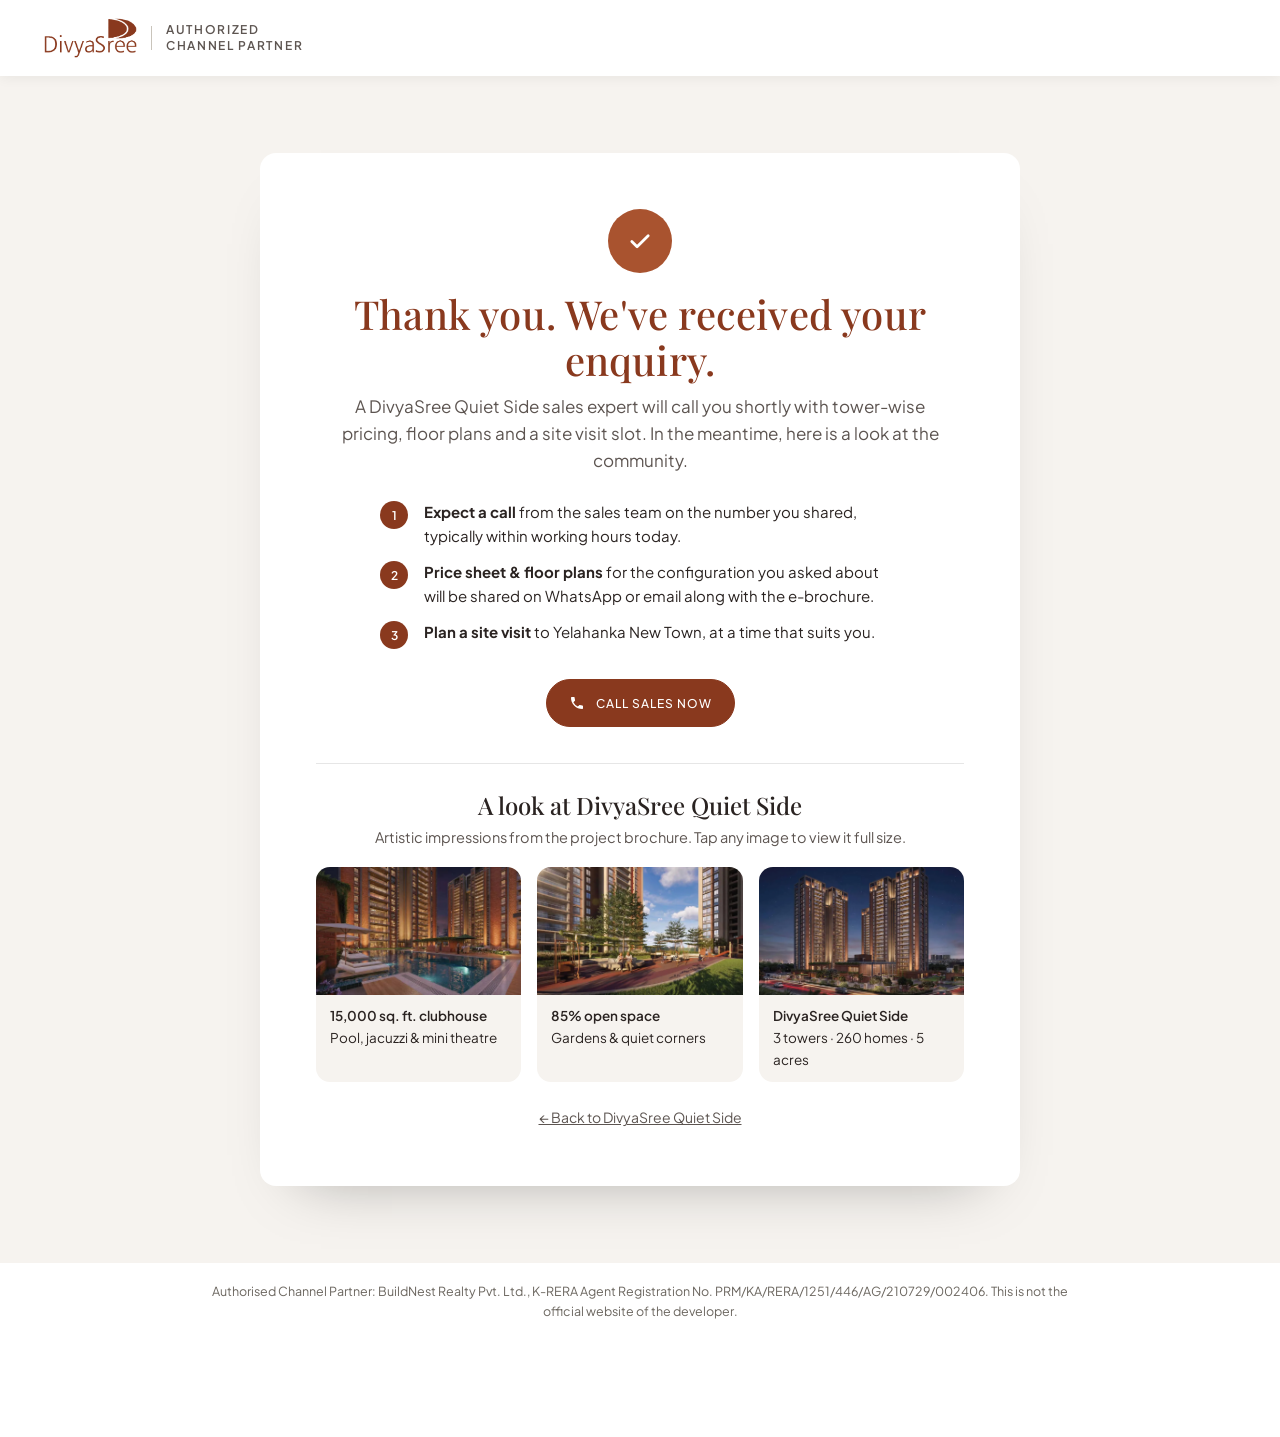
==== commit 210218bd: "Use the DivyaSree favicon from divyasree.com Co-Authored-By: Claude Fable 5.2 <noreply@anthropic.com" ====
--- a/thank-you.html
+++ b/thank-you.html
@@ -6,6 +6,7 @@
 <title>Thank You | DivyaSree Quiet Side</title>
 <meta name="robots" content="noindex, nofollow">
 <meta name="description" content="Thanks for your enquiry about DivyaSree Quiet Side, Yelahanka New Town. The sales team will call you shortly with the price sheet and floor plans.">
+<link rel="icon" type="image/svg+xml" href="assets/img/icon.svg">
 <link rel="icon" type="image/png" sizes="32x32" href="assets/img/favicon-32x32.png">
 <link rel="apple-touch-icon" sizes="180x180" href="assets/img/apple-touch-icon.png">
 <link rel="preconnect" href="https://fonts.googleapis.com">
--- a/assets/css/styles.css
+++ b/assets/css/styles.css
@@ -704,3 +704,7 @@
   .pl-btn { grid-column: 1 / -1; width: 100%; min-height: 44px; }
   .pl-more .btn-outline { flex: 1 1 140px; min-width: 0; padding: 0 12px; }
 }
+
+/* Sticky bar: Call Now + Request a Call Back only; call back is the filled primary. */
+.action-bar .ab-callback { background: #f6e6d8; color: #5a2412; border: 0; font-weight: 700; }
+.action-bar .ab-callback:hover { background: #fff; }
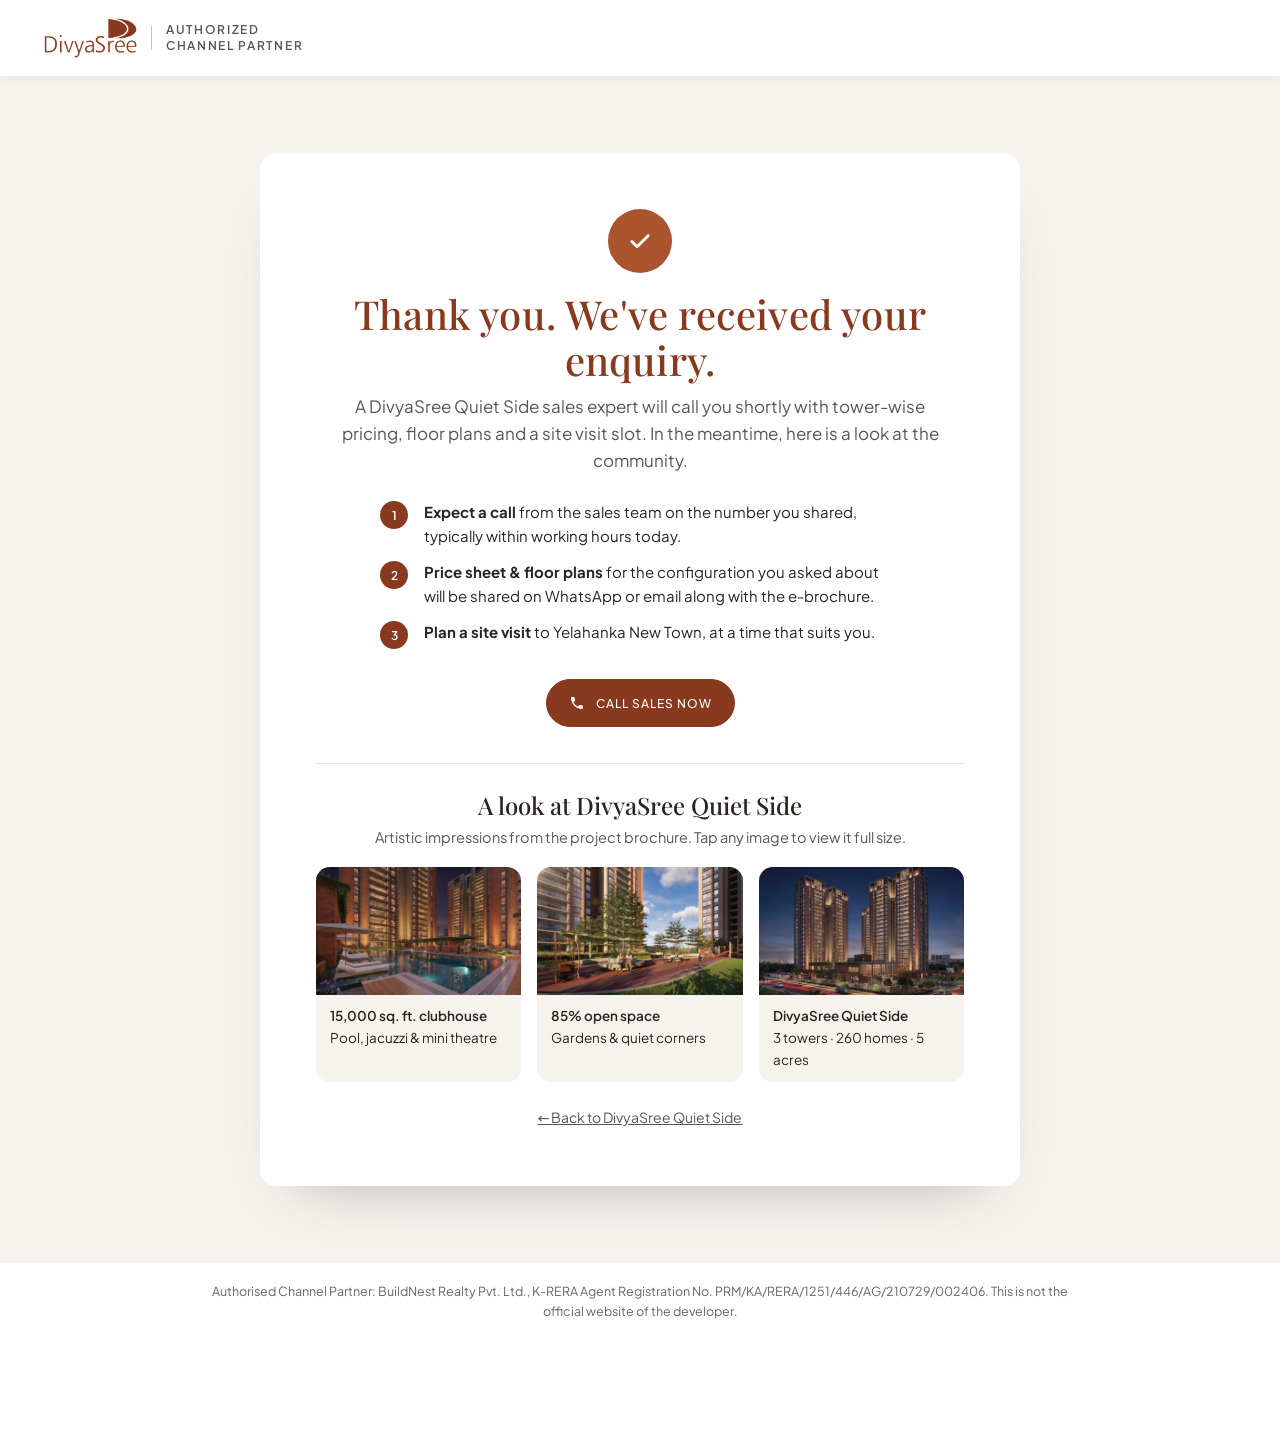
==== commit 7fd1d0e0: "Speed: self-hosted fonts, inlined CSS and config, lighter images, deferred hero slides Co-Authored-B" ====
--- a/thank-you.html
+++ b/thank-you.html
@@ -1,6 +1,14 @@
 <!DOCTYPE html>
 <html lang="en-IN">
 <head>
+<!-- Google Tag Manager -->
+<script async src="https://www.googletagmanager.com/gtm.js?id=GTM-TPVC3PG4"></script>
+<script>
+  window.dataLayer = window.dataLayer || [];
+  function gtag(){dataLayer.push(arguments);}
+  gtag('js', new Date());
+</script>
+<!-- End Google Tag Manager -->
 <meta charset="utf-8">
 <meta name="viewport" content="width=device-width, initial-scale=1, viewport-fit=cover">
 <title>Thank You | DivyaSree Quiet Side</title>
@@ -9,9 +17,6 @@
 <link rel="icon" type="image/svg+xml" href="assets/img/icon.svg">
 <link rel="icon" type="image/png" sizes="32x32" href="assets/img/favicon-32x32.png">
 <link rel="apple-touch-icon" sizes="180x180" href="assets/img/apple-touch-icon.png">
-<link rel="preconnect" href="https://fonts.googleapis.com">
-<link rel="preconnect" href="https://fonts.gstatic.com" crossorigin>
-<link href="https://fonts.googleapis.com/css2?family=Playfair+Display:ital,wght@0,400;0,500;0,600;1,400&family=Plus+Jakarta+Sans:wght@300;400;500;600;700&display=swap" rel="stylesheet">
 <link rel="stylesheet" href="assets/css/styles.css">
 <script src="assets/js/config.js"></script>
 <script>
--- a/assets/css/styles.css
+++ b/assets/css/styles.css
@@ -1,3 +1,9 @@
+/* Self-hosted variable fonts (no third-party font requests). */
+@font-face { font-family: "Plus Jakarta Sans"; font-style: normal; font-weight: 200 800; font-display: swap; src: url("../fonts/plus-jakarta-sans-latin-wght-normal.woff2") format("woff2"); unicode-range: U+0000-00FF,U+0131,U+0152-0153,U+02BB-02BC,U+02C6,U+02DA,U+02DC,U+0304,U+0308,U+0329,U+2000-206F,U+20AC,U+2122,U+2191,U+2193,U+2212,U+2215,U+FEFF,U+FFFD; }
+@font-face { font-family: "Plus Jakarta Sans"; font-style: normal; font-weight: 200 800; font-display: swap; src: url("../fonts/plus-jakarta-sans-latin-ext-wght-normal.woff2") format("woff2"); unicode-range: U+0100-02BA,U+02BD-02C5,U+02C7-02CC,U+02CE-02D7,U+02DD-02FF,U+0304,U+0308,U+0329,U+1D00-1DBF,U+1E00-1E9F,U+1EF2-1EFF,U+2020,U+20A0-20AB,U+20AD-20C0,U+2113,U+2C60-2C7F,U+A720-A7FF; }
+@font-face { font-family: "Playfair Display"; font-style: normal; font-weight: 400 900; font-display: swap; src: url("../fonts/playfair-display-latin-wght-normal.woff2") format("woff2"); unicode-range: U+0000-00FF,U+0131,U+0152-0153,U+02BB-02BC,U+02C6,U+02DA,U+02DC,U+0304,U+0308,U+0329,U+2000-206F,U+20AC,U+2122,U+2191,U+2193,U+2212,U+2215,U+FEFF,U+FFFD; }
+@font-face { font-family: "Playfair Display"; font-style: normal; font-weight: 400 900; font-display: swap; src: url("../fonts/playfair-display-latin-ext-wght-normal.woff2") format("woff2"); unicode-range: U+0100-02BA,U+02BD-02C5,U+02C7-02CC,U+02CE-02D7,U+02DD-02FF,U+0304,U+0308,U+0329,U+1D00-1DBF,U+1E00-1E9F,U+1EF2-1EFF,U+2020,U+20A0-20AB,U+20AD-20C0,U+2113,U+2C60-2C7F,U+A720-A7FF; }
+@font-face { font-family: "Playfair Display"; font-style: italic; font-weight: 400 900; font-display: swap; src: url("../fonts/playfair-display-latin-wght-italic.woff2") format("woff2"); unicode-range: U+0000-00FF,U+0131,U+0152-0153,U+02BB-02BC,U+02C6,U+02DA,U+02DC,U+0304,U+0308,U+0329,U+2000-206F,U+20AC,U+2122,U+2191,U+2193,U+2212,U+2215,U+FEFF,U+FFFD; }
 /* DivyaSree Quiet Side (Yelahanka New Town) — landing page styles, on the Niwa & Neo template. Brand block at the end applies the brochure palette.
    Earlier template notes:
    Brand block at the end of this file applies the brochure palette (forest green + gold).
@@ -708,3 +714,27 @@
 /* Sticky bar: Call Now + Request a Call Back only; call back is the filled primary. */
 .action-bar .ab-callback { background: #f6e6d8; color: #5a2412; border: 0; font-weight: 700; }
 .action-bar .ab-callback:hover { background: #fff; }
+
+/* Hero price line: sans with lining numerals; the serif's old-style figures were hard to read over the photo. */
+.hero-price { font-family: var(--sans); font-weight: 700; font-size: 19px; line-height: 1.4; letter-spacing: .01em; font-variant-numeric: lining-nums; text-shadow: 0 1px 12px rgba(0, 0, 0, .6); }
+@media (min-width: 768px) { .hero-price { font-size: 23px; } }
+.hero-price span { white-space: nowrap; }
+.hero-price i { font-style: normal; }
+@media (max-width: 767px) { .hero-price span { display: block; } .hero-price i { display: none; } }
+
+/* Hero spec table: label / value rows separated by hairlines. */
+.hero-specs { margin: 6px 0 0; text-align: left; border-top: 1px solid rgba(255,255,255,.3); font-family: var(--sans); font-variant-numeric: lining-nums; }
+.hero-specs > div { display: grid; grid-template-columns: 92px minmax(0, 1fr); align-items: baseline; gap: 12px; padding: 13px 0; border-bottom: 1px solid rgba(255,255,255,.3); }
+.hero-specs dt { margin: 0; font-size: 11px; font-weight: 600; letter-spacing: .2em; text-transform: uppercase; color: rgba(255,255,255,.72); }
+.hero-specs dd { margin: 0; font-size: 16px; font-weight: 500; line-height: 1.35; color: #fff; }
+.hero-specs .hs-price dd { font-size: 22px; font-weight: 700; }
+@media (min-width: 900px) {
+  .hero-specs { max-width: 560px; }
+  .hero-specs > div { grid-template-columns: 130px minmax(0, 1fr); padding: 17px 0; }
+  .hero-specs dt { font-size: 12px; }
+  .hero-specs dd { font-size: 19px; }
+  .hero-specs .hs-price dd { font-size: 28px; }
+}
+/* Subtle hero spec dividers */
+.hero-specs { border-top: 1px solid rgba(255,255,255,.16); }
+.hero-specs > div { border-bottom: 1px solid rgba(255,255,255,.16); }
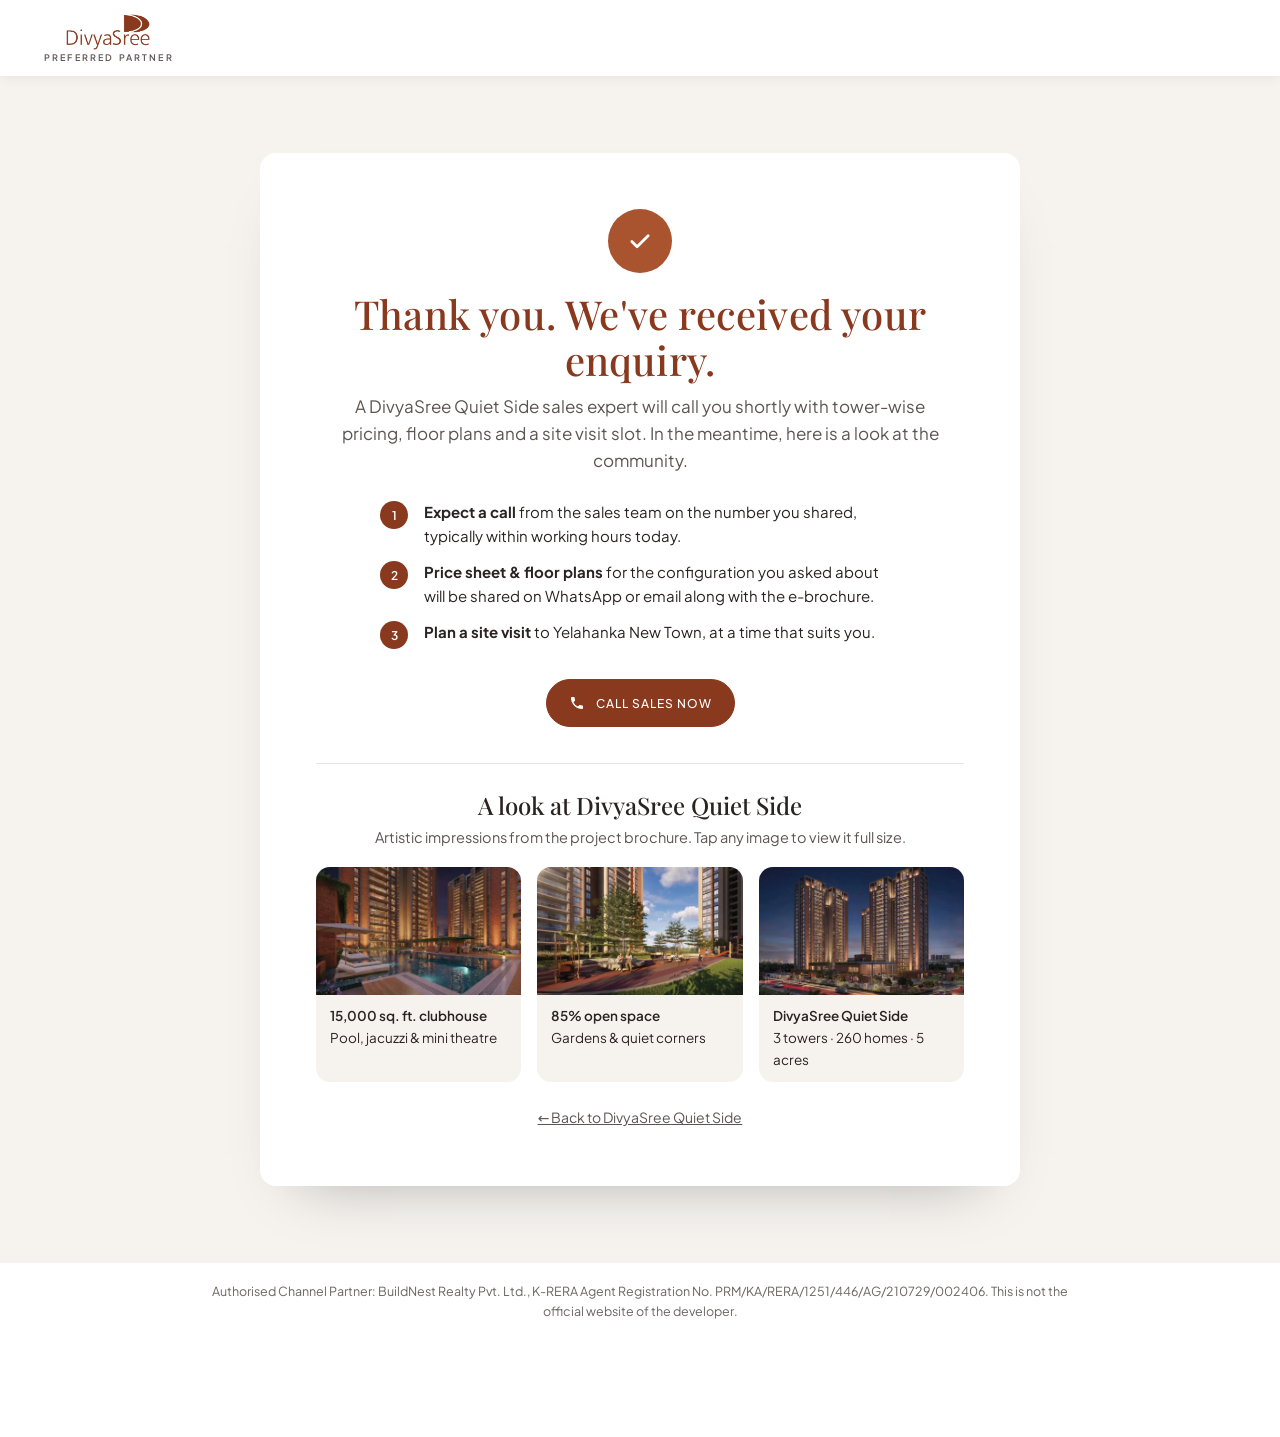
==== commit 11949d62: "Header: show 'Preferred Partner' beneath the logo Replaces the side 'Authorized Channel Partner' lab" ====
--- a/thank-you.html
+++ b/thank-you.html
@@ -45,10 +45,9 @@
 
 <header class="site-header" id="top">
   <div class="wrap header-inner">
-    <a class="brand brand-lockup" href="index.html" aria-label="DivyaSree, authorised channel partner, back to the DivyaSree Quiet Side page">
+    <a class="brand brand-lockup" href="index.html" aria-label="DivyaSree, preferred partner, back to the DivyaSree Quiet Side page">
       <img class="brand-logo" src="assets/img/divyasree-logo.webp" width="600" height="258" alt="DivyaSree">
-      <span class="brand-sep" aria-hidden="true"></span>
-      <span class="brand-cp">Authorized<br>Channel Partner</span>
+      <span class="brand-cp">Preferred Partner</span>
     </a>
   </div>
 </header>
--- a/assets/css/styles.css
+++ b/assets/css/styles.css
@@ -738,3 +738,18 @@
 /* Subtle hero spec dividers */
 .hero-specs { border-top: 1px solid rgba(255,255,255,.16); }
 .hero-specs > div { border-bottom: 1px solid rgba(255,255,255,.16); }
+/* Consent is a notice line under the fields, not a checkbox. */
+.consent-note { display: block; min-height: 0; margin: 0; font-size: 11.5px; }
+/* Hero EOI badge: sits between the logo and the spec table, solid and large. */
+.hero-eoi { margin: 0 auto 16px; padding: 12px 24px 12px 18px; gap: 12px; background: #89391e; color: #fff; font-family: var(--sans); font-size: clamp(15px, 1.5vw, 19px); font-weight: 700; letter-spacing: .14em; text-transform: uppercase; text-shadow: none; border: 1px solid rgba(255,255,255,.35); box-shadow: 0 10px 28px -8px rgba(0,0,0,.6); }
+.hero-eoi-dot { width: 11px; height: 11px; background: #7dffa8; box-shadow: 0 0 0 0 rgba(125,255,168,.7); animation-name: eoiLive; }
+@keyframes eoiLive { 0% { box-shadow: 0 0 0 0 rgba(125,255,168,.7); } 70% { box-shadow: 0 0 0 10px rgba(125,255,168,0); } 100% { box-shadow: 0 0 0 0 rgba(125,255,168,0); } }
+@media (min-width: 900px) { .hero-eoi { margin-left: 0; margin-bottom: 20px; } }
+
+/* Header lockup: "Preferred Partner" set small beneath the logo (replaces the side "Authorized Channel Partner" label). */
+.brand-lockup { flex-direction: column; align-items: center; justify-content: center; gap: 3px; }
+.brand-sep { display: none; }
+.brand-cp { display: block; font-size: 9px; font-weight: 600; line-height: 1; letter-spacing: .24em; text-transform: uppercase; color: var(--grey-2); white-space: nowrap; margin-right: -.24em; }
+.brand-lockup .brand-logo { height: 36px; }
+@media (max-width: 480px) { .brand-lockup .brand-logo { height: 30px; } .brand-cp { font-size: 7.5px; letter-spacing: .2em; margin-right: -.2em; } }
+@media (max-width: 359px) { .brand-cp { display: block; } }
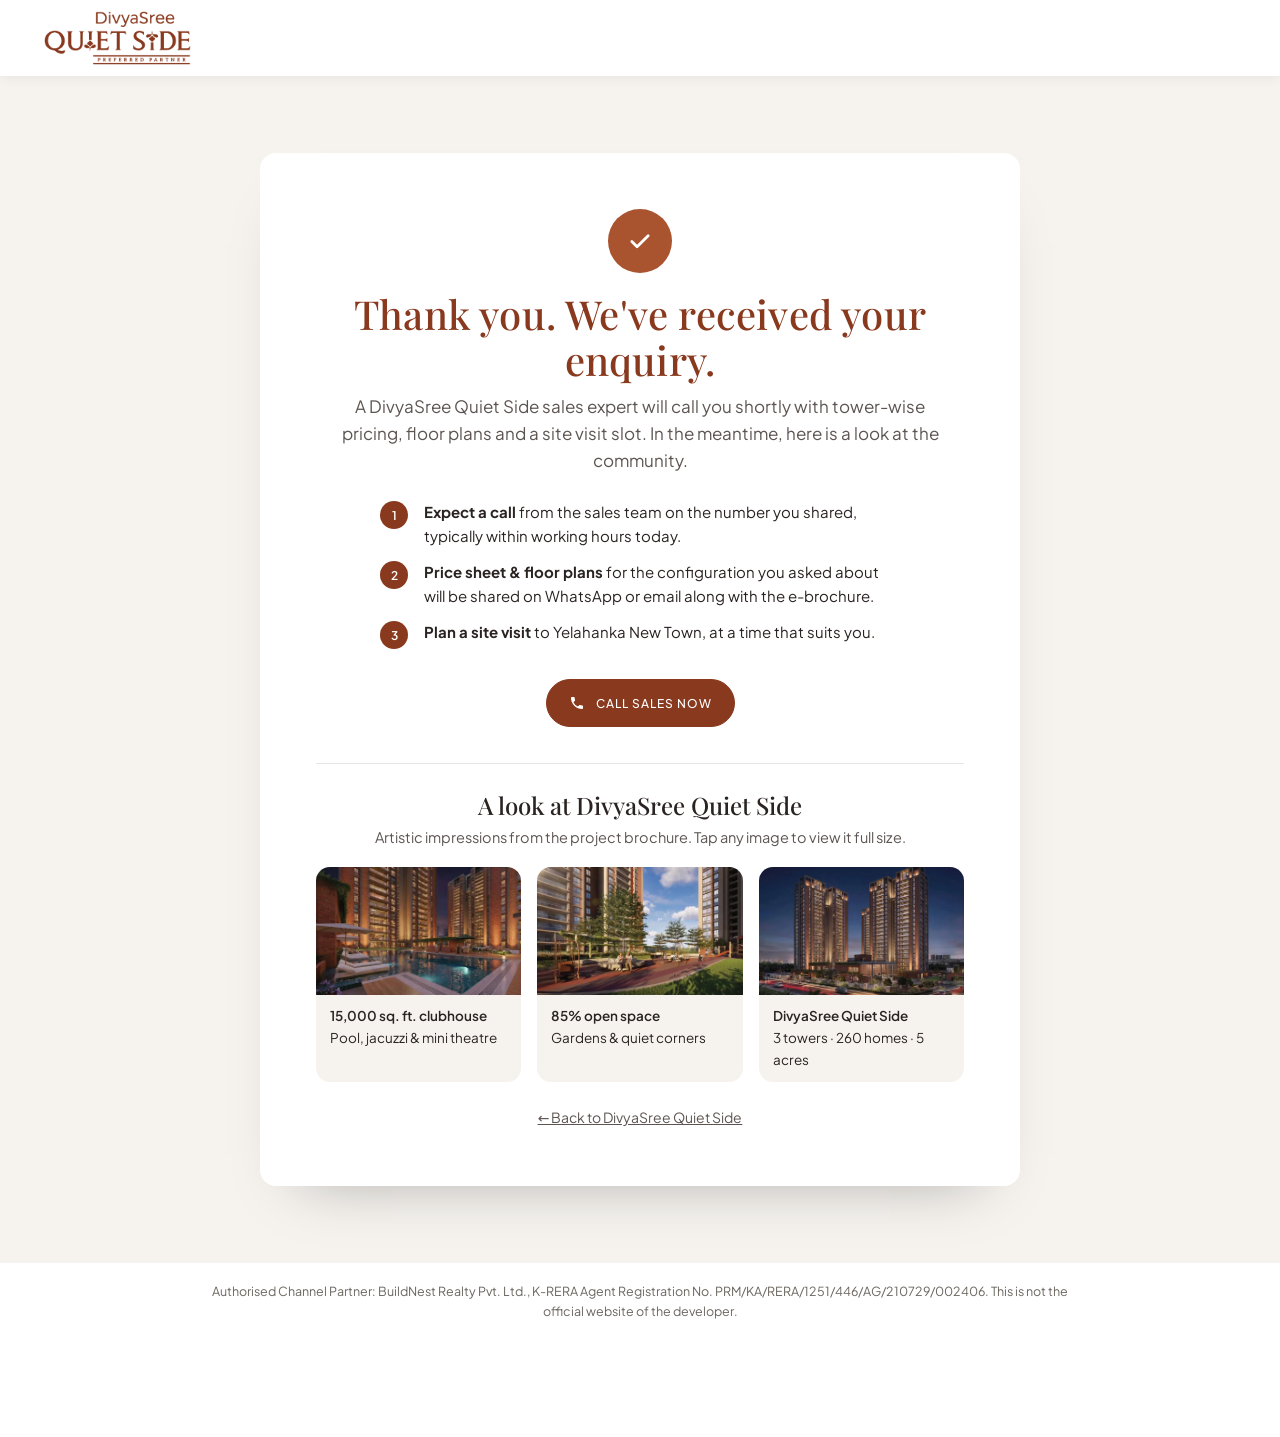
==== commit d89404e7: "Header and footer: use the Quiet Side 'Preferred Partner' logo Same lockup as the reference site (Di" ====
--- a/thank-you.html
+++ b/thank-you.html
@@ -45,9 +45,8 @@
 
 <header class="site-header" id="top">
   <div class="wrap header-inner">
-    <a class="brand brand-lockup" href="index.html" aria-label="DivyaSree, preferred partner, back to the DivyaSree Quiet Side page">
-      <img class="brand-logo" src="assets/img/divyasree-logo.webp" width="600" height="258" alt="DivyaSree">
-      <span class="brand-cp">Preferred Partner</span>
+    <a class="brand brand-lockup" href="index.html" aria-label="DivyaSree Quiet Side, preferred partner, back to the DivyaSree Quiet Side page">
+      <img class="brand-logo" src="assets/img/quiet-side-preferred-partner.webp" width="800" height="294" alt="DivyaSree Quiet Side, Preferred Partner">
     </a>
   </div>
 </header>
--- a/assets/css/styles.css
+++ b/assets/css/styles.css
@@ -746,10 +746,7 @@
 @keyframes eoiLive { 0% { box-shadow: 0 0 0 0 rgba(125,255,168,.7); } 70% { box-shadow: 0 0 0 10px rgba(125,255,168,0); } 100% { box-shadow: 0 0 0 0 rgba(125,255,168,0); } }
 @media (min-width: 900px) { .hero-eoi { margin-left: 0; margin-bottom: 20px; } }
 
-/* Header lockup: "Preferred Partner" set small beneath the logo (replaces the side "Authorized Channel Partner" label). */
-.brand-lockup { flex-direction: column; align-items: center; justify-content: center; gap: 3px; }
-.brand-sep { display: none; }
-.brand-cp { display: block; font-size: 9px; font-weight: 600; line-height: 1; letter-spacing: .24em; text-transform: uppercase; color: var(--grey-2); white-space: nowrap; margin-right: -.24em; }
-.brand-lockup .brand-logo { height: 36px; }
-@media (max-width: 480px) { .brand-lockup .brand-logo { height: 30px; } .brand-cp { font-size: 7.5px; letter-spacing: .2em; margin-right: -.2em; } }
-@media (max-width: 359px) { .brand-cp { display: block; } }
+/* Header logo: DivyaSree Quiet Side lockup with "Preferred Partner" built into the artwork. */
+.brand-sep, .brand-cp { display: none; }
+.brand-lockup .brand-logo { height: 54px; width: auto; }
+@media (max-width: 480px) { .brand-lockup .brand-logo { height: 44px; } }
